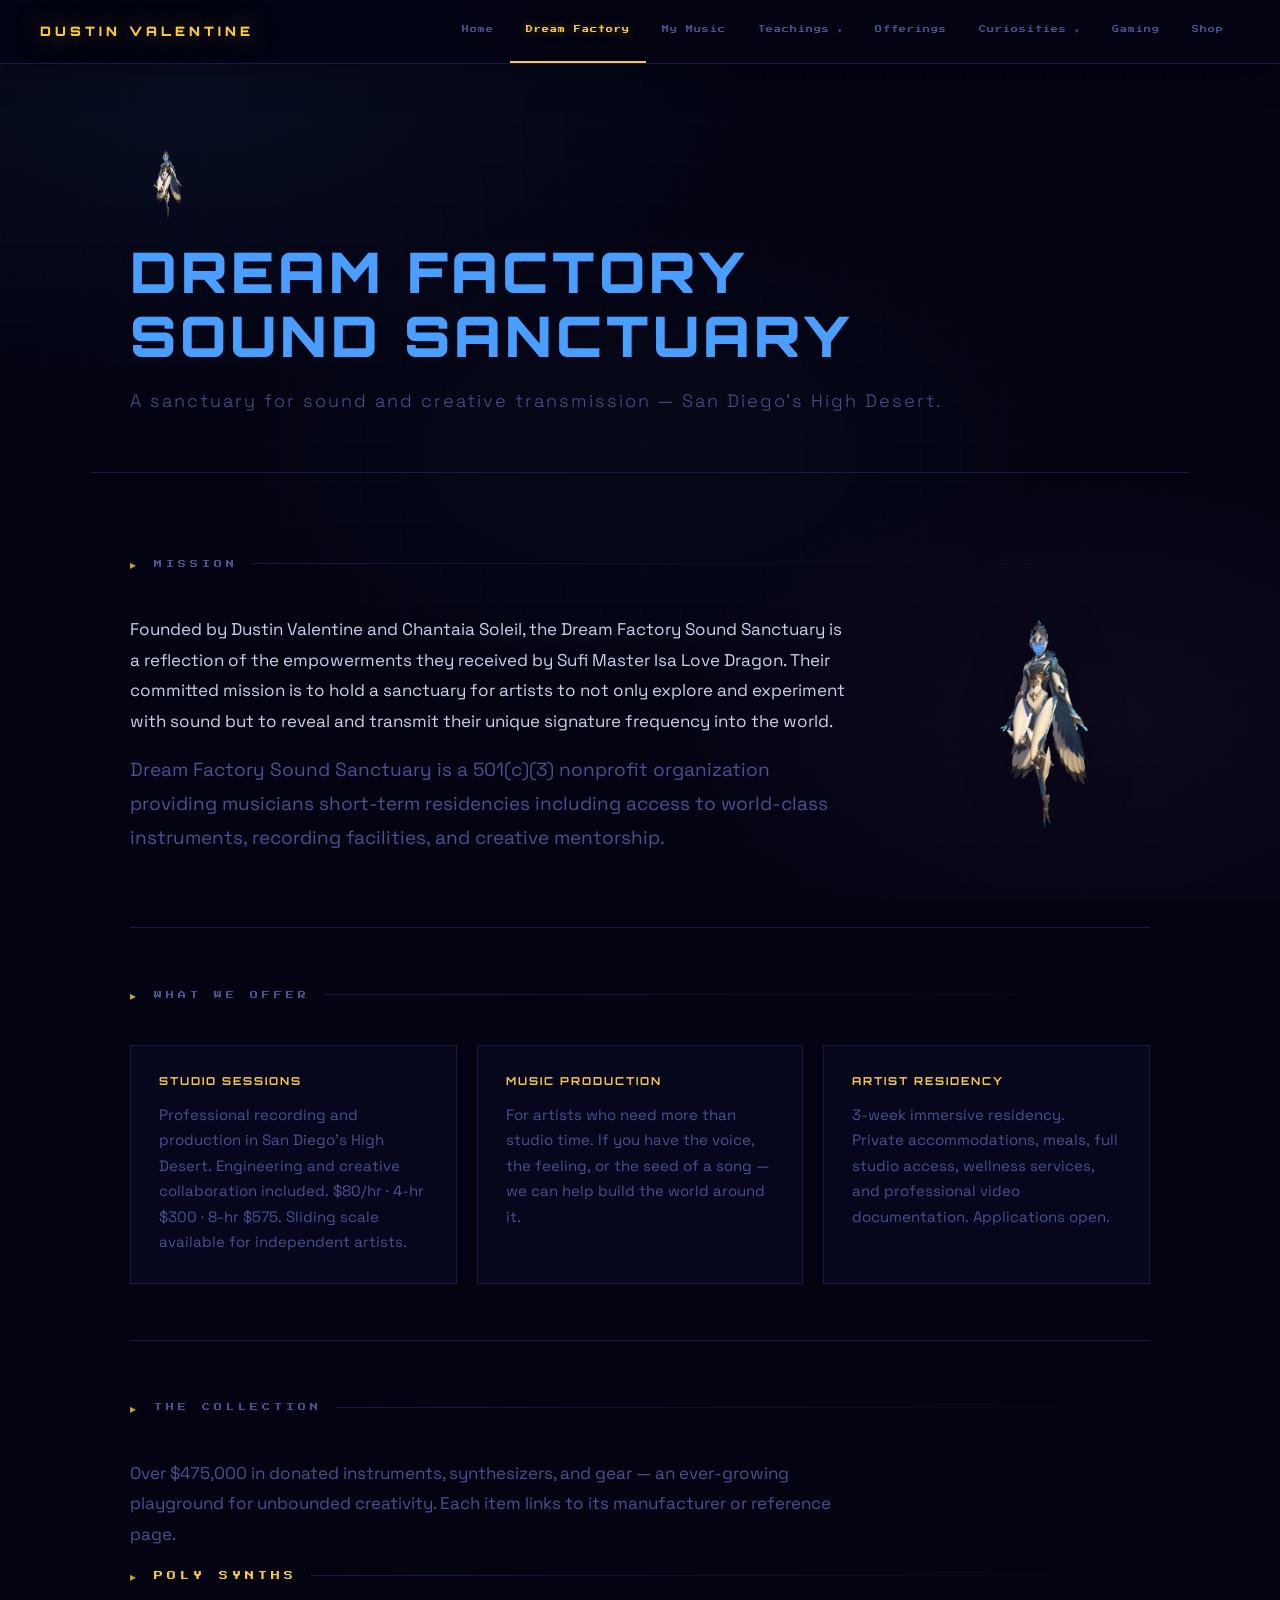
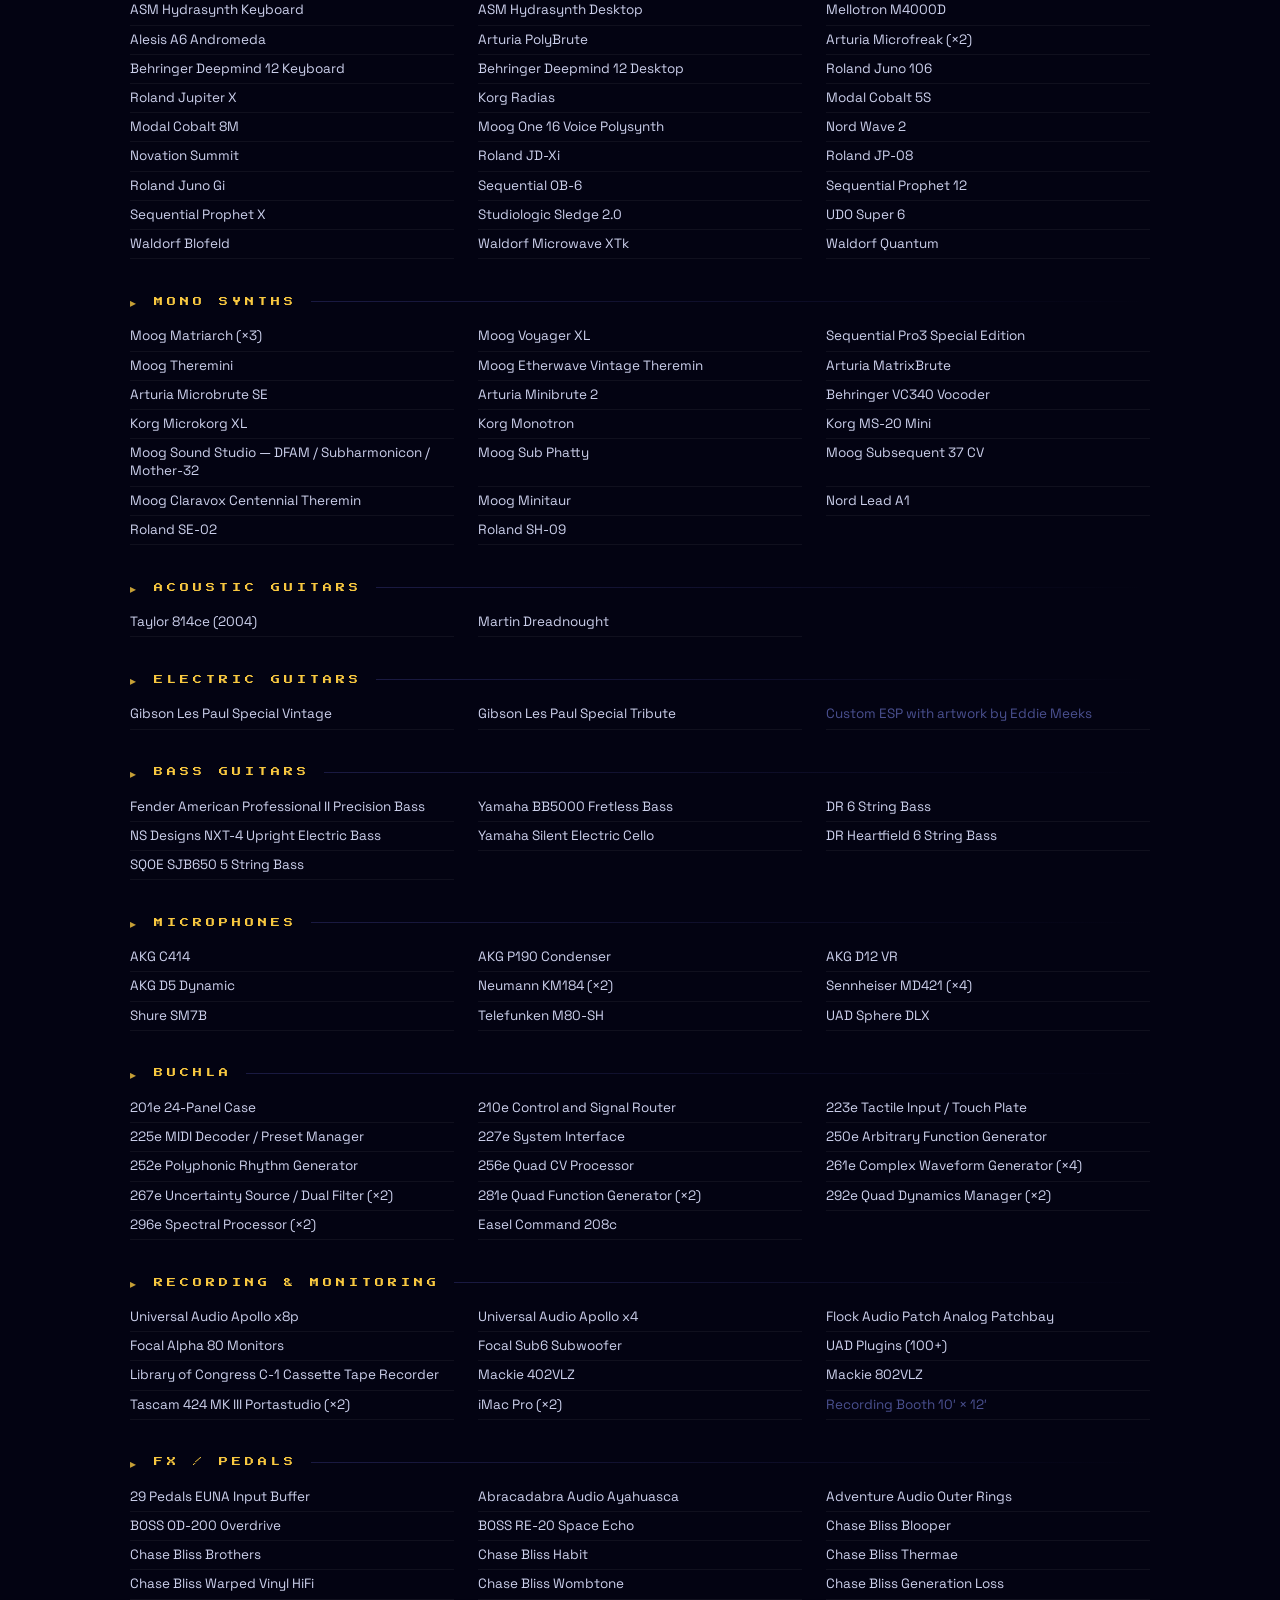
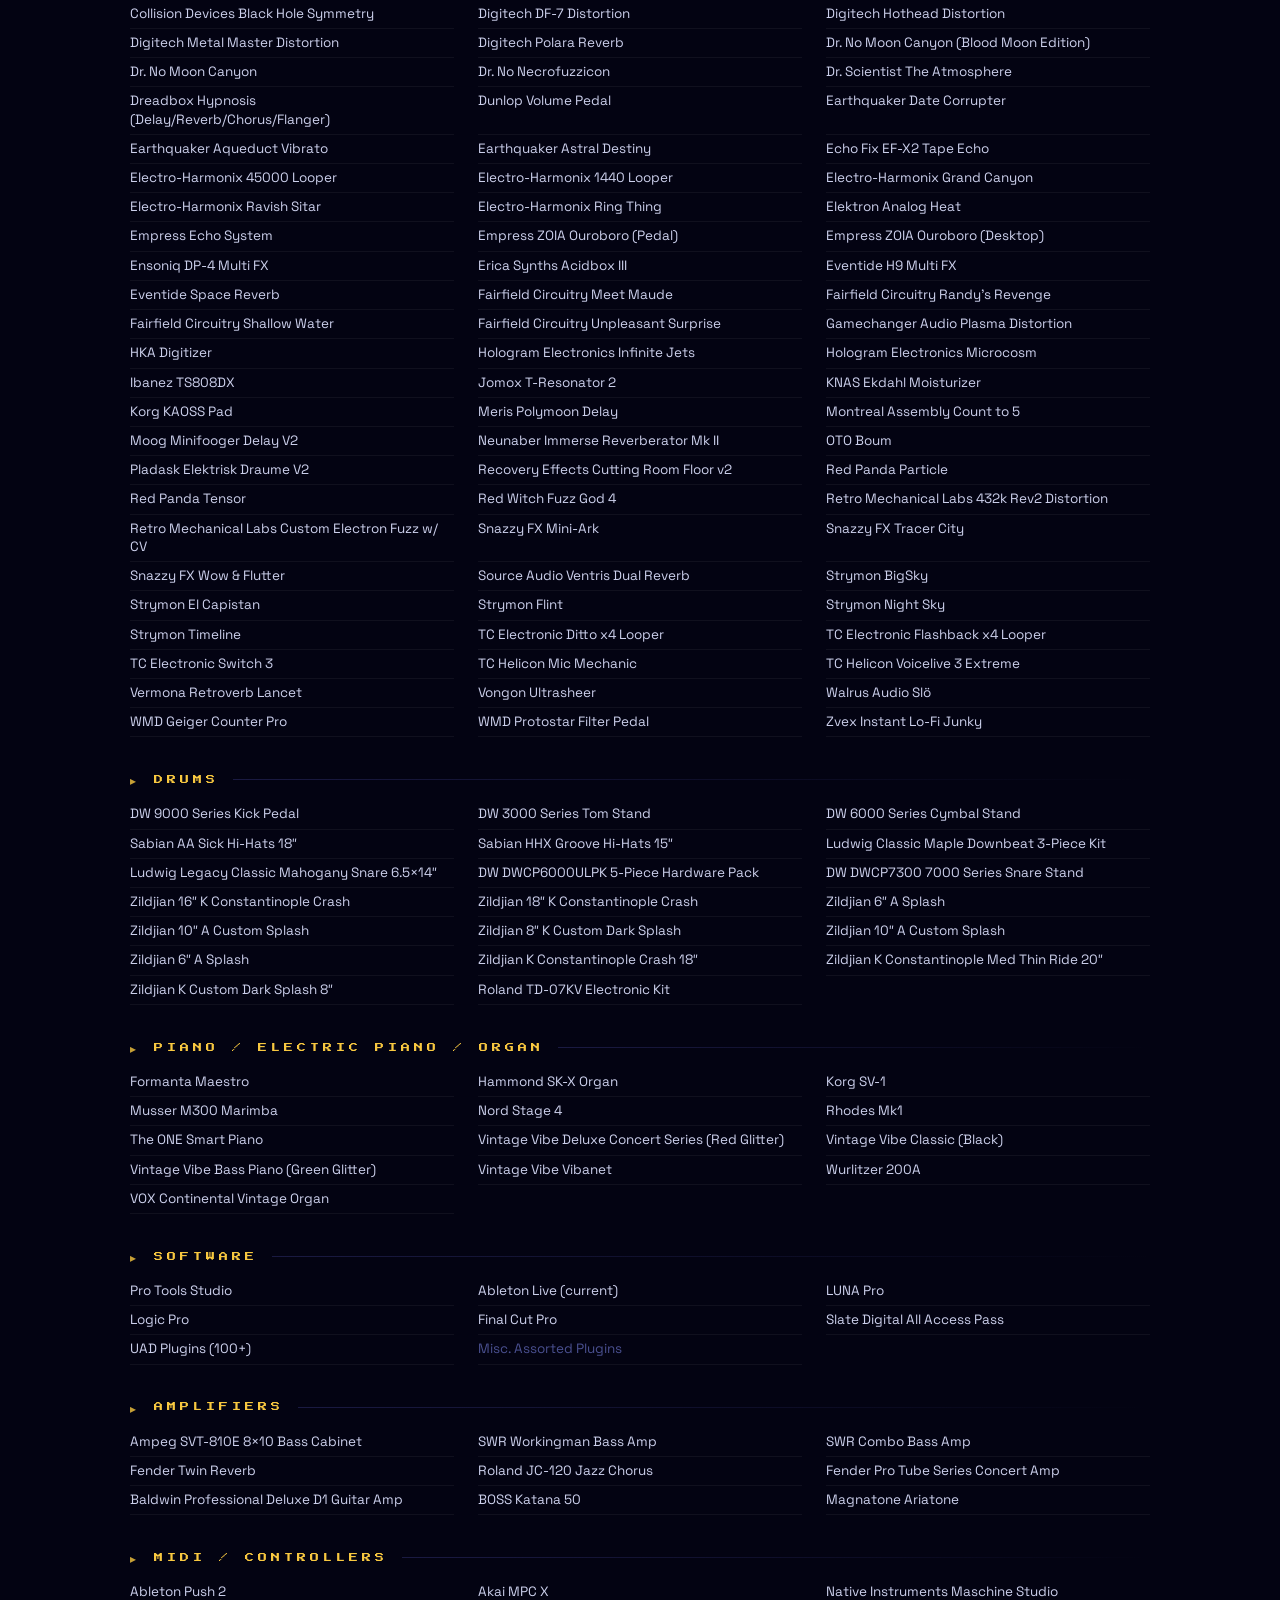
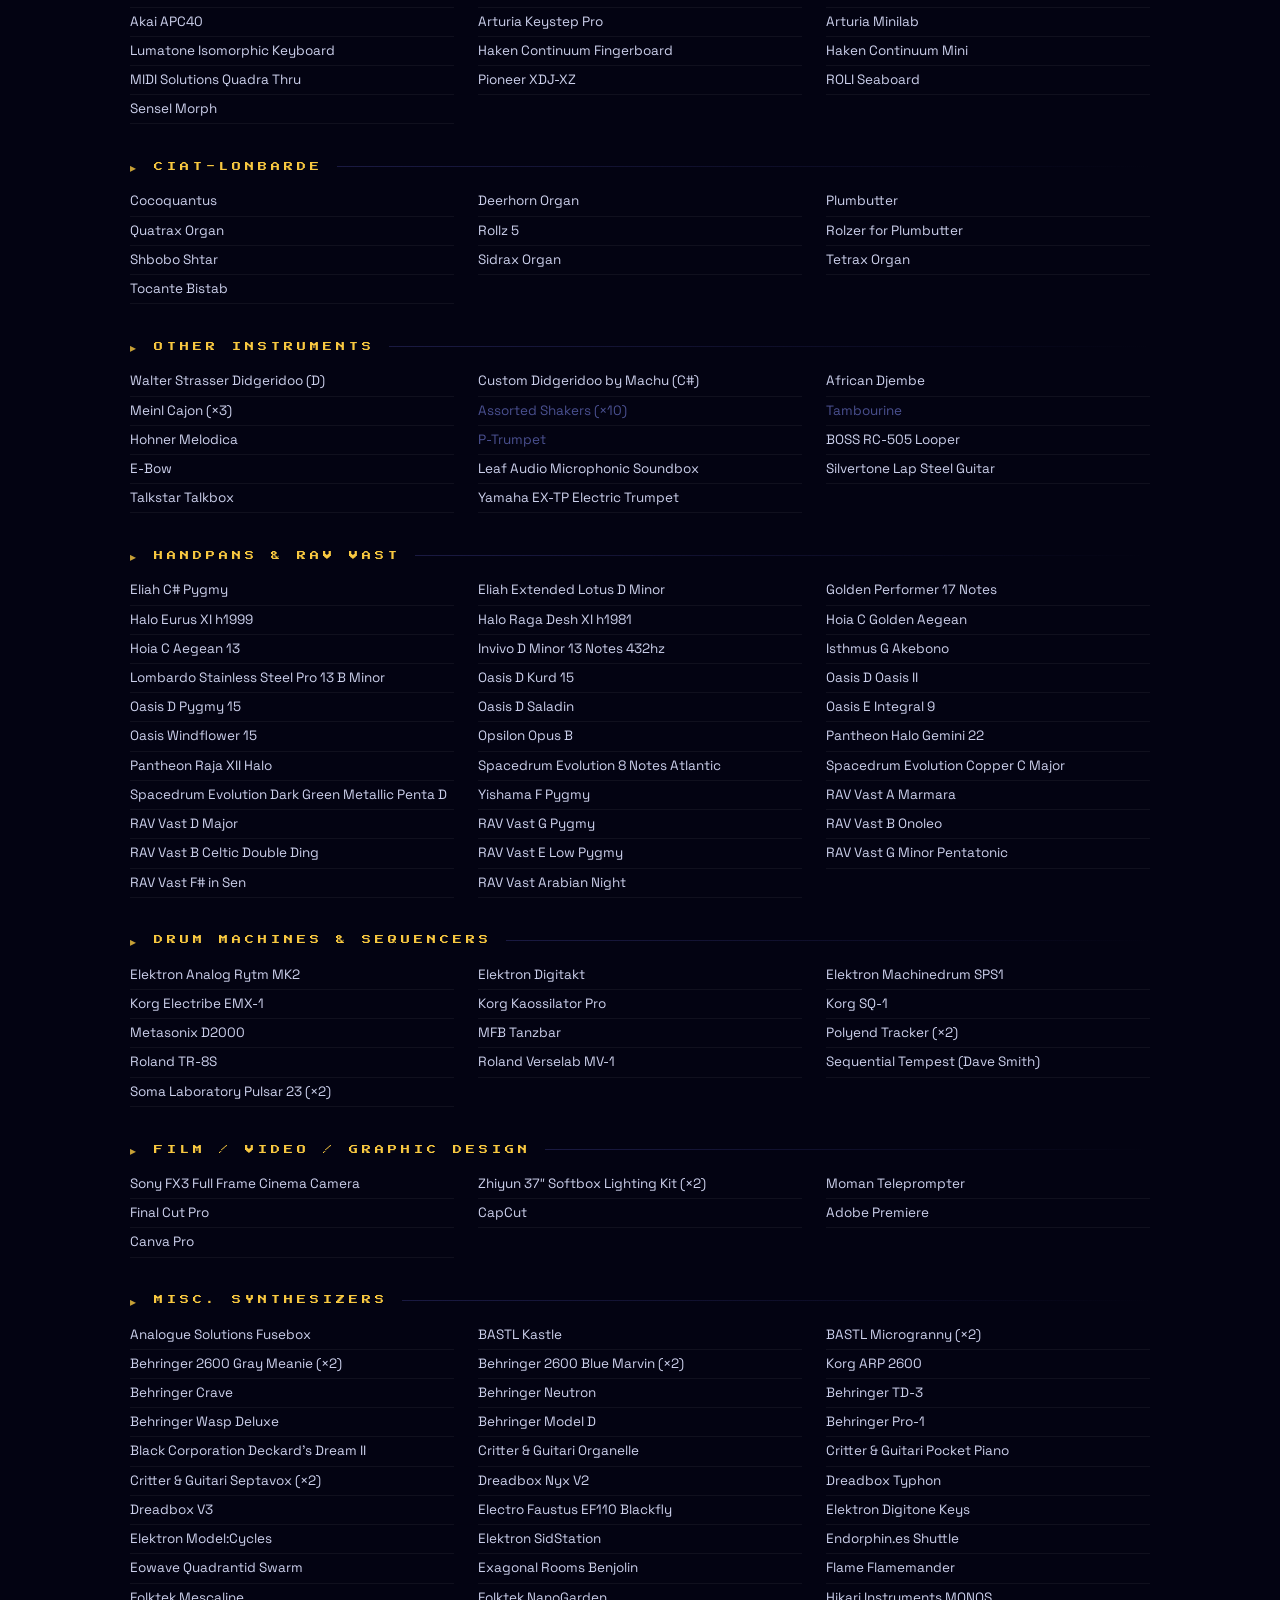
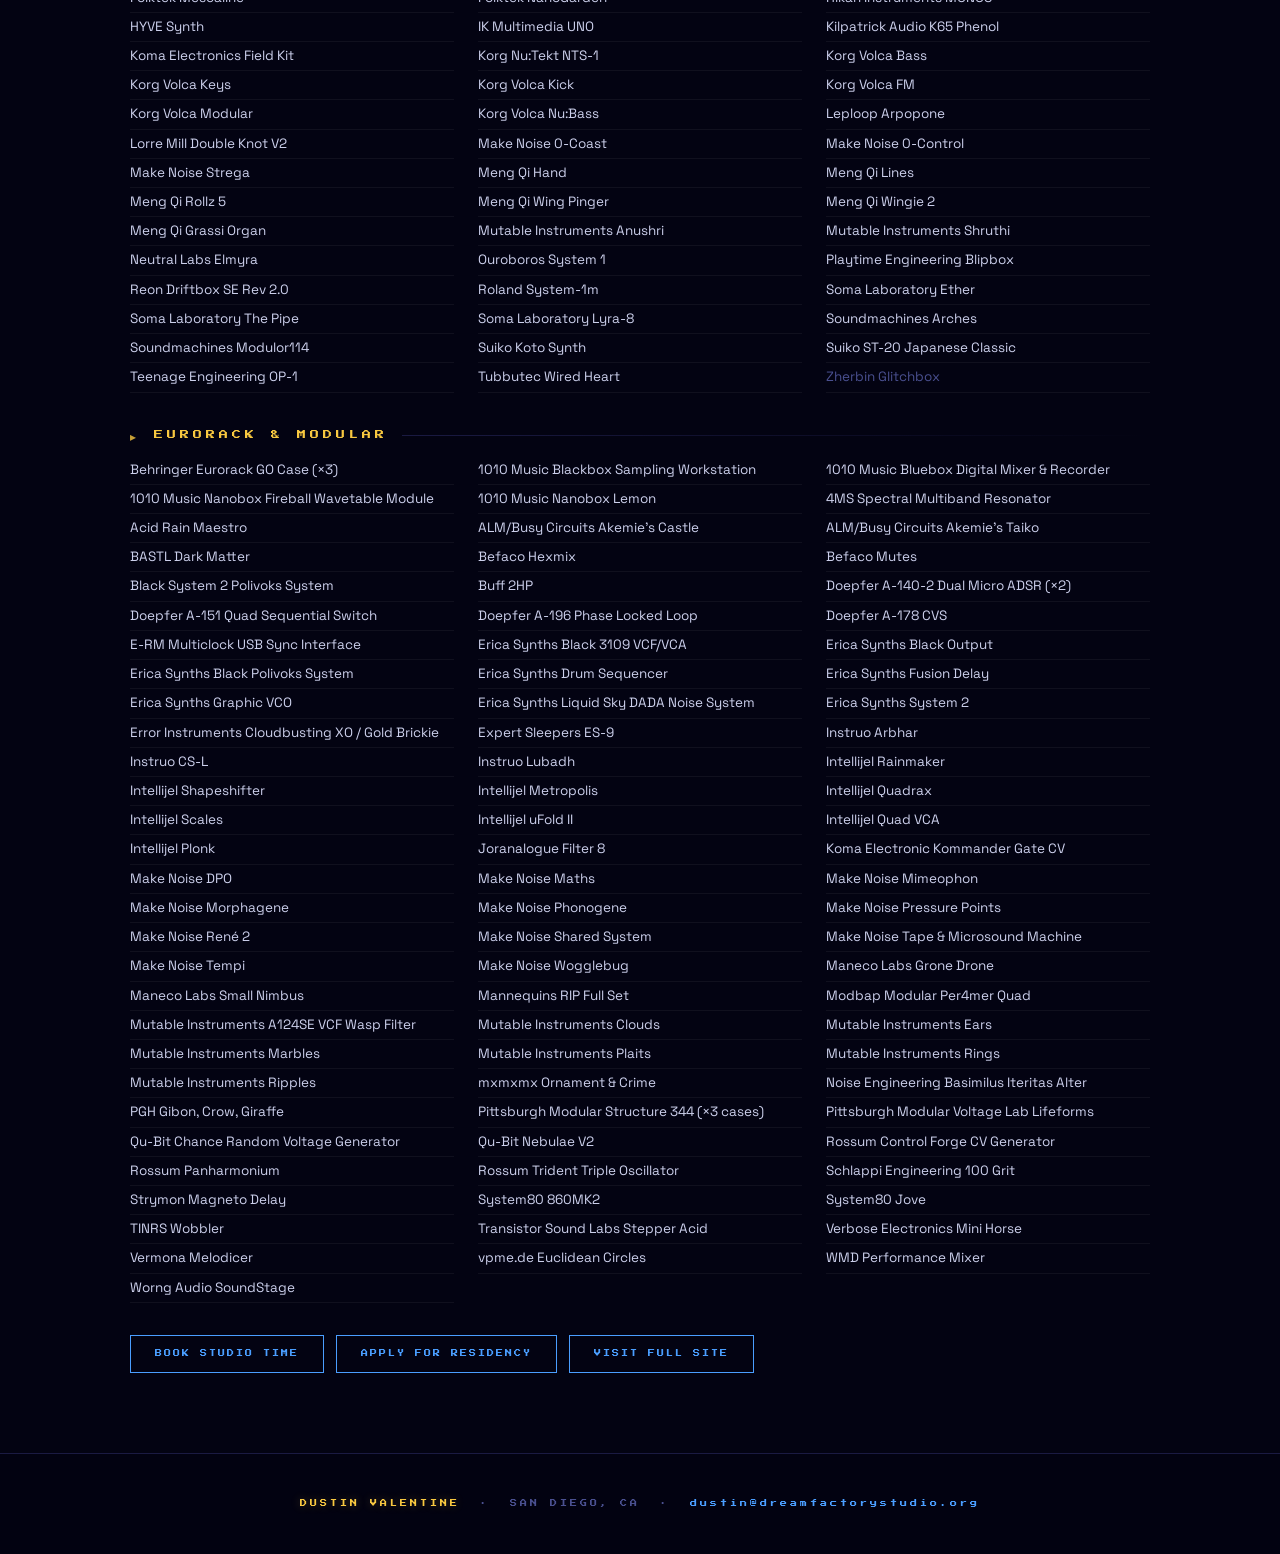
==== dream-factory.html @ 65fd0a40 "Initial site build" ====
<!DOCTYPE html>
<html lang="en">
<head>
  <meta charset="UTF-8" />
  <link rel="icon" href="favicon.ico" />
  <link rel="icon" type="image/png" href="favicon-32.png" sizes="32x32" />
  <meta name="description" content="Dream Factory Sound Sanctuary — a 501(c)(3) nonprofit providing musicians world-class instruments, recording facilities, and creative mentorship." />
  <meta name="viewport" content="width=device-width, initial-scale=1.0" />
  <title>Dream Factory — Dustin Valentine</title>
  <link rel="stylesheet" href="css/style.css" />
  <meta property="og:type" content="website" />
  <meta property="og:site_name" content="Dustin Valentine" />
  <meta property="og:title" content="Dream Factory Sound Sanctuary — Dustin Valentine" />
  <meta property="og:description" content="A 501(c)(3) nonprofit providing musicians world-class instruments, recording facilities, and creative mentorship." />
  <meta property="og:url" content="https://dustinvalentine.com/dream-factory.html" />
  <meta property="og:image" content="https://dustinvalentine.com/images/photos/hero.jpg" />
  <meta name="twitter:card" content="summary_large_image" />
  <meta name="twitter:title" content="Dream Factory Sound Sanctuary — Dustin Valentine" />
  <meta name="twitter:description" content="A 501(c)(3) nonprofit providing musicians world-class instruments, recording facilities, and creative mentorship." />
  <link rel="canonical" href="https://dustinvalentine.com/dream-factory.html" />
</head>
<body class="page accent-blue">

  <nav>
    <div class="nav-logo">DUSTIN VALENTINE</div>
    <ul class="nav-links">
      <li><a href="index.html">Home</a></li>
      <li><a href="dream-factory.html" class="active">Dream Factory</a></li>
      <li><a href="music.html">My Music</a></li>
      <li class="dropdown">
        <a href="teachings.html">Teachings ▾</a>
        <div class="dropdown-menu">
          <a href="teachings.html">Lineages &amp; Teachers</a>
          <a href="teachings-resources.html">Resources</a>
        </div>
      </li>
      <li><a href="offerings.html">Offerings</a></li>
      <li class="dropdown">
        <a href="curiosities.html">Curiosities ▾</a>
        <div class="dropdown-menu">
          <a href="curiosities.html#uap">UAP / UFO</a>
          <a href="curiosities.html#earth">Earthly Mysteries</a>
        </div>
      </li>
      <li><a href="gaming.html">Gaming</a></li>
      <li><a href="shop.html">Shop</a></li>
    </ul>

    <button class="nav-hamburger" aria-label="Menu" aria-expanded="false">
      <span></span><span></span><span></span>
    </button>
  </nav>

  <div class="page-hero">
    <div class="page-hero-label"><img src="images/characters/echo.png" alt="Echo" class="page-hero-icon"></div>
    <div class="page-hero-title" style="color:var(--blue)">DREAM FACTORY<br>SOUND SANCTUARY</div>
    <div class="page-hero-sub">A sanctuary for sound and creative transmission — San Diego's High Desert.</div>
  </div>

  <section>
    <div class="section-label">MISSION</div>
    <div class="page-intro-row">
      <div class="page-intro-text">
        <p>Founded by Dustin Valentine and Chantaia Soleil, the Dream Factory Sound Sanctuary is a reflection of the empowerments they received by Sufi Master Isa Love Dragon. Their committed mission is to hold a sanctuary for artists to not only explore and experiment with sound but to reveal and transmit their unique signature frequency into the world.</p>
        <p style="color:var(--dim); font-size:19px;">Dream Factory Sound Sanctuary is a 501(c)(3) nonprofit organization providing musicians short-term residencies including access to world-class instruments, recording facilities, and creative mentorship.</p>
      </div>
      <img src="images/characters/echo.png" alt="Echo" class="page-char-img" />
    </div>

    <hr class="divider" />
    <div class="section-label">WHAT WE OFFER</div>
    <div class="card-grid">
      <div class="card">
        <div class="card-title">STUDIO SESSIONS</div>
        <div class="card-body">Professional recording and production in San Diego's High Desert. Engineering and creative collaboration included. $80/hr · 4-hr $300 · 8-hr $575. Sliding scale available for independent artists.</div>
      </div>
      <div class="card">
        <div class="card-title">MUSIC PRODUCTION</div>
        <div class="card-body">For artists who need more than studio time. If you have the voice, the feeling, or the seed of a song — we can help build the world around it.</div>
      </div>
      <div class="card">
        <div class="card-title">ARTIST RESIDENCY</div>
        <div class="card-body">3-week immersive residency. Private accommodations, meals, full studio access, wellness services, and professional video documentation. Applications open.</div>
      </div>

    </div>

    <hr class="divider" />
    <div class="section-label">THE COLLECTION</div>
    <p style="color:var(--dim); font-size:17px;">Over $475,000 in donated instruments, synthesizers, and gear — an ever-growing playground for unbounded creativity. Each item links to its manufacturer or reference page.</p>

    <div class="gear-category">
      <div class="section-label" style="font-size:9px; margin-bottom:6px; color:var(--gold)">POLY SYNTHS</div>
      <div class="gear-grid">
        <a class="gear-item" href="https://www.ashunsoundmachines.com/hydrasynth" target="_blank" rel="noopener">ASM Hydrasynth Keyboard</a>
        <a class="gear-item" href="https://www.ashunsoundmachines.com/hydrasynth-desktop" target="_blank" rel="noopener">ASM Hydrasynth Desktop</a>
        <a class="gear-item" href="https://www.mellotron.com/m4000d" target="_blank" rel="noopener">Mellotron M4000D</a>
        <a class="gear-item" href="https://en.wikipedia.org/wiki/Alesis_A6_Andromeda" target="_blank" rel="noopener">Alesis A6 Andromeda</a>
        <a class="gear-item" href="https://www.arturia.com/products/hardware-synths/polybrute" target="_blank" rel="noopener">Arturia PolyBrute</a>
        <a class="gear-item" href="https://www.arturia.com/products/hardware-synths/microfreak" target="_blank" rel="noopener">Arturia Microfreak (×2)</a>
        <a class="gear-item" href="https://www.behringer.com/product.html?modelCode=P0C0O" target="_blank" rel="noopener">Behringer Deepmind 12 Keyboard</a>
        <a class="gear-item" href="https://www.behringer.com/product.html?modelCode=P0C0O" target="_blank" rel="noopener">Behringer Deepmind 12 Desktop</a>
        <a class="gear-item" href="https://en.wikipedia.org/wiki/Roland_Juno-106" target="_blank" rel="noopener">Roland Juno 106</a>
        <a class="gear-item" href="https://www.roland.com/us/products/jupiter-x/" target="_blank" rel="noopener">Roland Jupiter X</a>
        <a class="gear-item" href="https://www.korg.com/us/products/synthesizers/radias/" target="_blank" rel="noopener">Korg Radias</a>
        <a class="gear-item" href="https://www.modalelectronics.com/cobalt5s" target="_blank" rel="noopener">Modal Cobalt 5S</a>
        <a class="gear-item" href="https://www.modalelectronics.com/cobalt8m" target="_blank" rel="noopener">Modal Cobalt 8M</a>
        <a class="gear-item" href="https://www.moogmusic.com/products/moog-one" target="_blank" rel="noopener">Moog One 16 Voice Polysynth</a>
        <a class="gear-item" href="https://www.nordkeyboards.com/products/nord-wave-2" target="_blank" rel="noopener">Nord Wave 2</a>
        <a class="gear-item" href="https://novationmusic.com/products/summit" target="_blank" rel="noopener">Novation Summit</a>
        <a class="gear-item" href="https://www.roland.com/us/products/jd-xi/" target="_blank" rel="noopener">Roland JD-Xi</a>
        <a class="gear-item" href="https://www.roland.com/us/products/jp-08/" target="_blank" rel="noopener">Roland JP-08</a>
        <a class="gear-item" href="https://www.roland.com/us/products/juno-gi/" target="_blank" rel="noopener">Roland Juno Gi</a>
        <a class="gear-item" href="https://www.sequential.com/product/ob-6/" target="_blank" rel="noopener">Sequential OB-6</a>
        <a class="gear-item" href="https://www.sequential.com/product/prophet-12/" target="_blank" rel="noopener">Sequential Prophet 12</a>
        <a class="gear-item" href="https://www.sequential.com/product/prophet-x/" target="_blank" rel="noopener">Sequential Prophet X</a>
        <a class="gear-item" href="https://www.studiologic-music.com/products/sledge/" target="_blank" rel="noopener">Studiologic Sledge 2.0</a>
        <a class="gear-item" href="https://www.udo-audio.com/super-6" target="_blank" rel="noopener">UDO Super 6</a>
        <a class="gear-item" href="https://waldorfmusic.com/blofeld/" target="_blank" rel="noopener">Waldorf Blofeld</a>
        <a class="gear-item" href="https://en.wikipedia.org/wiki/Waldorf_Microwave" target="_blank" rel="noopener">Waldorf Microwave XTk</a>
        <a class="gear-item" href="https://waldorfmusic.com/quantum/" target="_blank" rel="noopener">Waldorf Quantum</a>
      </div>
    </div>

    <div class="gear-category">
      <div class="section-label" style="font-size:9px; margin-bottom:6px; color:var(--gold)">MONO SYNTHS</div>
      <div class="gear-grid">
        <a class="gear-item" href="https://www.moogmusic.com/products/matriarch" target="_blank" rel="noopener">Moog Matriarch (×3)</a>
        <a class="gear-item" href="https://en.wikipedia.org/wiki/Minimoog_Voyager" target="_blank" rel="noopener">Moog Voyager XL</a>
        <a class="gear-item" href="https://www.sequential.com/product/pro-3/" target="_blank" rel="noopener">Sequential Pro3 Special Edition</a>
        <a class="gear-item" href="https://www.moogmusic.com/products/theremini" target="_blank" rel="noopener">Moog Theremini</a>
        <a class="gear-item" href="https://www.moogmusic.com/products/etherwave-theremin" target="_blank" rel="noopener">Moog Etherwave Vintage Theremin</a>
        <a class="gear-item" href="https://www.arturia.com/products/hardware-synths/matrixbrute" target="_blank" rel="noopener">Arturia MatrixBrute</a>
        <a class="gear-item" href="https://www.arturia.com/products/hardware-synths/microbrute" target="_blank" rel="noopener">Arturia Microbrute SE</a>
        <a class="gear-item" href="https://www.arturia.com/products/hardware-synths/minibrute2" target="_blank" rel="noopener">Arturia Minibrute 2</a>
        <a class="gear-item" href="https://www.behringer.com/product.html?modelCode=P0D9Z" target="_blank" rel="noopener">Behringer VC340 Vocoder</a>
        <a class="gear-item" href="https://www.korg.com/us/products/synthesizers/microkorg_xl/" target="_blank" rel="noopener">Korg Microkorg XL</a>
        <a class="gear-item" href="https://www.korg.com/us/products/dj/monotron/" target="_blank" rel="noopener">Korg Monotron</a>
        <a class="gear-item" href="https://www.korg.com/us/products/synthesizers/ms-20_mini/" target="_blank" rel="noopener">Korg MS-20 Mini</a>
        <a class="gear-item" href="https://www.moogmusic.com/products/moog-sound-studio" target="_blank" rel="noopener">Moog Sound Studio — DFAM / Subharmonicon / Mother-32</a>
        <a class="gear-item" href="https://en.wikipedia.org/wiki/Moog_Sub_Phatty" target="_blank" rel="noopener">Moog Sub Phatty</a>
        <a class="gear-item" href="https://www.moogmusic.com/products/subsequent-37" target="_blank" rel="noopener">Moog Subsequent 37 CV</a>
        <a class="gear-item" href="https://www.moogmusic.com/products/claravox-centennial" target="_blank" rel="noopener">Moog Claravox Centennial Theremin</a>
        <a class="gear-item" href="https://www.moogmusic.com/products/minitaur" target="_blank" rel="noopener">Moog Minitaur</a>
        <a class="gear-item" href="https://www.nordkeyboards.com/products/nord-lead-a1" target="_blank" rel="noopener">Nord Lead A1</a>
        <a class="gear-item" href="https://www.roland.com/us/products/se-02/" target="_blank" rel="noopener">Roland SE-02</a>
        <a class="gear-item" href="https://en.wikipedia.org/wiki/Roland_SH-09" target="_blank" rel="noopener">Roland SH-09</a>
      </div>
    </div>

    <div class="gear-category">
      <div class="section-label" style="font-size:9px; margin-bottom:6px; color:var(--gold)">ACOUSTIC GUITARS</div>
      <div class="gear-grid">
        <a class="gear-item" href="https://www.taylorguitars.com/guitars/acoustic/814ce" target="_blank" rel="noopener">Taylor 814ce (2004)</a>
        <a class="gear-item" href="https://www.martinguitar.com" target="_blank" rel="noopener">Martin Dreadnought</a>
      </div>
    </div>

    <div class="gear-category">
      <div class="section-label" style="font-size:9px; margin-bottom:6px; color:var(--gold)">ELECTRIC GUITARS</div>
      <div class="gear-grid">
        <a class="gear-item" href="https://www.gibson.com/en-US/Collection/les-paul-special" target="_blank" rel="noopener">Gibson Les Paul Special Vintage</a>
        <a class="gear-item" href="https://www.gibson.com/en-US/Collection/les-paul-special" target="_blank" rel="noopener">Gibson Les Paul Special Tribute</a>
        <span class="gear-item-plain">Custom ESP with artwork by Eddie Meeks</span>
      </div>
    </div>

    <div class="gear-category">
      <div class="section-label" style="font-size:9px; margin-bottom:6px; color:var(--gold)">BASS GUITARS</div>
      <div class="gear-grid">
        <a class="gear-item" href="https://www.fender.com/en-US/electric-basses/precision-bass/american-professional-ii-precision-bass/0193930706.html" target="_blank" rel="noopener">Fender American Professional II Precision Bass</a>
        <a class="gear-item" href="https://usa.yamaha.com/products/musical_instruments/guitars_basses/p_series/" target="_blank" rel="noopener">Yamaha BB5000 Fretless Bass</a>
        <a class="gear-item" href="https://www.sweetwater.com/c832--6_String_Bass_Guitars" target="_blank" rel="noopener">DR 6 String Bass</a>
        <a class="gear-item" href="https://www.nedsteinberger.com/nxt-series" target="_blank" rel="noopener">NS Designs NXT-4 Upright Electric Bass</a>
        <a class="gear-item" href="https://usa.yamaha.com/products/musical_instruments/strings/silent-series/" target="_blank" rel="noopener">Yamaha Silent Electric Cello</a>
        <a class="gear-item" href="https://en.wikipedia.org/wiki/Heartfield_guitars" target="_blank" rel="noopener">DR Heartfield 6 String Bass</a>
        <a class="gear-item" href="https://www.sweetwater.com" target="_blank" rel="noopener">SQOE SJB650 5 String Bass</a>
      </div>
    </div>

    <div class="gear-category">
      <div class="section-label" style="font-size:9px; margin-bottom:6px; color:var(--gold)">MICROPHONES</div>
      <div class="gear-grid">
        <a class="gear-item" href="https://www.akg.com/microphones/condenser-microphones/C414+XLII.html" target="_blank" rel="noopener">AKG C414</a>
        <a class="gear-item" href="https://www.akg.com/microphones/condenser-microphones/P190.html" target="_blank" rel="noopener">AKG P190 Condenser</a>
        <a class="gear-item" href="https://www.akg.com/microphones/dynamic-microphones/D12+VR.html" target="_blank" rel="noopener">AKG D12 VR</a>
        <a class="gear-item" href="https://www.akg.com/microphones/dynamic-microphones/D5.html" target="_blank" rel="noopener">AKG D5 Dynamic</a>
        <a class="gear-item" href="https://www.neumann.com/en-us/products/microphones/km-184/" target="_blank" rel="noopener">Neumann KM184 (×2)</a>
        <a class="gear-item" href="https://en-us.sennheiser.com/md421" target="_blank" rel="noopener">Sennheiser MD421 (×4)</a>
        <a class="gear-item" href="https://www.shure.com/en-US/products/microphones/sm/sm7b" target="_blank" rel="noopener">Shure SM7B</a>
        <a class="gear-item" href="https://www.telefunken-elektroakustik.com/m80-sh" target="_blank" rel="noopener">Telefunken M80-SH</a>
        <a class="gear-item" href="https://www.uaudio.com/microphones/sphere-dlx.html" target="_blank" rel="noopener">UAD Sphere DLX</a>
      </div>
    </div>

    <div class="gear-category">
      <div class="section-label" style="font-size:9px; margin-bottom:6px; color:var(--gold)">BUCHLA</div>
      <div class="gear-grid">
        <a class="gear-item" href="https://buchla.com/201e/" target="_blank" rel="noopener">201e 24-Panel Case</a>
        <a class="gear-item" href="https://buchla.com/210e/" target="_blank" rel="noopener">210e Control and Signal Router</a>
        <a class="gear-item" href="https://buchla.com/223e/" target="_blank" rel="noopener">223e Tactile Input / Touch Plate</a>
        <a class="gear-item" href="https://buchla.com/225e/" target="_blank" rel="noopener">225e MIDI Decoder / Preset Manager</a>
        <a class="gear-item" href="https://buchla.com/227e/" target="_blank" rel="noopener">227e System Interface</a>
        <a class="gear-item" href="https://buchla.com/250e/" target="_blank" rel="noopener">250e Arbitrary Function Generator</a>
        <a class="gear-item" href="https://buchla.com/252e/" target="_blank" rel="noopener">252e Polyphonic Rhythm Generator</a>
        <a class="gear-item" href="https://buchla.com/256e/" target="_blank" rel="noopener">256e Quad CV Processor</a>
        <a class="gear-item" href="https://buchla.com/261e/" target="_blank" rel="noopener">261e Complex Waveform Generator (×4)</a>
        <a class="gear-item" href="https://buchla.com/267e/" target="_blank" rel="noopener">267e Uncertainty Source / Dual Filter (×2)</a>
        <a class="gear-item" href="https://buchla.com/281e/" target="_blank" rel="noopener">281e Quad Function Generator (×2)</a>
        <a class="gear-item" href="https://buchla.com/292e/" target="_blank" rel="noopener">292e Quad Dynamics Manager (×2)</a>
        <a class="gear-item" href="https://buchla.com/296e/" target="_blank" rel="noopener">296e Spectral Processor (×2)</a>
        <a class="gear-item" href="https://buchla.com/easel-command/" target="_blank" rel="noopener">Easel Command 208c</a>
      </div>
    </div>

    <div class="gear-category">
      <div class="section-label" style="font-size:9px; margin-bottom:6px; color:var(--gold)">RECORDING & MONITORING</div>
      <div class="gear-grid">
        <a class="gear-item" href="https://www.uaudio.com/audio-interfaces/apollo-x8p.html" target="_blank" rel="noopener">Universal Audio Apollo x8p</a>
        <a class="gear-item" href="https://www.uaudio.com/audio-interfaces/apollo-x4.html" target="_blank" rel="noopener">Universal Audio Apollo x4</a>
        <a class="gear-item" href="https://www.flockaudio.com/patch" target="_blank" rel="noopener">Flock Audio Patch Analog Patchbay</a>
        <a class="gear-item" href="https://www.focal.com/en/studio-monitors/alpha-series/alpha80" target="_blank" rel="noopener">Focal Alpha 80 Monitors</a>
        <a class="gear-item" href="https://www.focal.com/en/studio-monitors/sub6" target="_blank" rel="noopener">Focal Sub6 Subwoofer</a>
        <a class="gear-item" href="https://www.uaudio.com/uad-plugins.html" target="_blank" rel="noopener">UAD Plugins (100+)</a>
        <a class="gear-item" href="https://en.wikipedia.org/wiki/Compact_Cassette" target="_blank" rel="noopener">Library of Congress C-1 Cassette Tape Recorder</a>
        <a class="gear-item" href="https://mackie.com/en/products/mixers/vlz-series/402VLZ4.html" target="_blank" rel="noopener">Mackie 402VLZ</a>
        <a class="gear-item" href="https://mackie.com/en/products/mixers/vlz-series/802VLZ4.html" target="_blank" rel="noopener">Mackie 802VLZ</a>
        <a class="gear-item" href="https://tascam.com/us/product/424mkiii" target="_blank" rel="noopener">Tascam 424 MK III Portastudio (×2)</a>
        <a class="gear-item" href="https://www.apple.com/imac/" target="_blank" rel="noopener">iMac Pro (×2)</a>
        <span class="gear-item-plain">Recording Booth 10′ × 12′</span>
      </div>
    </div>

    <div class="gear-category">
      <div class="section-label" style="font-size:9px; margin-bottom:6px; color:var(--gold)">FX / PEDALS</div>
      <div class="gear-grid">
        <a class="gear-item" href="https://www.29pedals.com/euna" target="_blank" rel="noopener">29 Pedals EUNA Input Buffer</a>
        <a class="gear-item" href="https://abracadabraaudio.com" target="_blank" rel="noopener">Abracadabra Audio Ayahuasca</a>
        <a class="gear-item" href="https://www.adventureaudiofx.com" target="_blank" rel="noopener">Adventure Audio Outer Rings</a>
        <a class="gear-item" href="https://www.boss.info/us/products/od-200/" target="_blank" rel="noopener">BOSS OD-200 Overdrive</a>
        <a class="gear-item" href="https://www.boss.info/us/products/re-20/" target="_blank" rel="noopener">BOSS RE-20 Space Echo</a>
        <a class="gear-item" href="https://www.chasebliss.com/blooper" target="_blank" rel="noopener">Chase Bliss Blooper</a>
        <a class="gear-item" href="https://www.chasebliss.com/brothers" target="_blank" rel="noopener">Chase Bliss Brothers</a>
        <a class="gear-item" href="https://www.chasebliss.com/habit" target="_blank" rel="noopener">Chase Bliss Habit</a>
        <a class="gear-item" href="https://www.chasebliss.com/thermae" target="_blank" rel="noopener">Chase Bliss Thermae</a>
        <a class="gear-item" href="https://www.chasebliss.com/warped-vinyl-hifi" target="_blank" rel="noopener">Chase Bliss Warped Vinyl HiFi</a>
        <a class="gear-item" href="https://www.chasebliss.com/wombtone" target="_blank" rel="noopener">Chase Bliss Wombtone</a>
        <a class="gear-item" href="https://www.chasebliss.com/generation-loss" target="_blank" rel="noopener">Chase Bliss Generation Loss</a>
        <a class="gear-item" href="https://www.collisiondevices.com" target="_blank" rel="noopener">Collision Devices Black Hole Symmetry</a>
        <a class="gear-item" href="https://digitech.com" target="_blank" rel="noopener">Digitech DF-7 Distortion</a>
        <a class="gear-item" href="https://digitech.com" target="_blank" rel="noopener">Digitech Hothead Distortion</a>
        <a class="gear-item" href="https://digitech.com" target="_blank" rel="noopener">Digitech Metal Master Distortion</a>
        <a class="gear-item" href="https://digitech.com" target="_blank" rel="noopener">Digitech Polara Reverb</a>
        <a class="gear-item" href="https://www.drno-effects.com" target="_blank" rel="noopener">Dr. No Moon Canyon (Blood Moon Edition)</a>
        <a class="gear-item" href="https://www.drno-effects.com" target="_blank" rel="noopener">Dr. No Moon Canyon</a>
        <a class="gear-item" href="https://www.drno-effects.com" target="_blank" rel="noopener">Dr. No Necrofuzzicon</a>
        <a class="gear-item" href="https://www.drscientist.ca/atmosphere" target="_blank" rel="noopener">Dr. Scientist The Atmosphere</a>
        <a class="gear-item" href="https://www.dreadbox-fx.com/hypnosis/" target="_blank" rel="noopener">Dreadbox Hypnosis (Delay/Reverb/Chorus/Flanger)</a>
        <a class="gear-item" href="https://www.jimdunlop.com" target="_blank" rel="noopener">Dunlop Volume Pedal</a>
        <a class="gear-item" href="https://www.earthquakerdevices.com/datecorrupter" target="_blank" rel="noopener">Earthquaker Date Corrupter</a>
        <a class="gear-item" href="https://www.earthquakerdevices.com/aqueduct" target="_blank" rel="noopener">Earthquaker Aqueduct Vibrato</a>
        <a class="gear-item" href="https://www.earthquakerdevices.com/astral-destiny" target="_blank" rel="noopener">Earthquaker Astral Destiny</a>
        <a class="gear-item" href="https://www.echofix.com/ef-x2" target="_blank" rel="noopener">Echo Fix EF-X2 Tape Echo</a>
        <a class="gear-item" href="https://www.ehx.com/products/45000/" target="_blank" rel="noopener">Electro-Harmonix 45000 Looper</a>
        <a class="gear-item" href="https://www.ehx.com/products/1440/" target="_blank" rel="noopener">Electro-Harmonix 1440 Looper</a>
        <a class="gear-item" href="https://www.ehx.com/products/grand-canyon/" target="_blank" rel="noopener">Electro-Harmonix Grand Canyon</a>
        <a class="gear-item" href="https://www.ehx.com/products/ravish-sitar/" target="_blank" rel="noopener">Electro-Harmonix Ravish Sitar</a>
        <a class="gear-item" href="https://www.ehx.com/products/ring-thing/" target="_blank" rel="noopener">Electro-Harmonix Ring Thing</a>
        <a class="gear-item" href="https://www.elektron.se/us/products/analog-heat/" target="_blank" rel="noopener">Elektron Analog Heat</a>
        <a class="gear-item" href="https://empresseffects.com/products/echosystem" target="_blank" rel="noopener">Empress Echo System</a>
        <a class="gear-item" href="https://empresseffects.com/products/zoia" target="_blank" rel="noopener">Empress ZOIA Ouroboro (Pedal)</a>
        <a class="gear-item" href="https://empresseffects.com/products/zoia-euroburo" target="_blank" rel="noopener">Empress ZOIA Ouroboro (Desktop)</a>
        <a class="gear-item" href="https://en.wikipedia.org/wiki/Ensoniq_DP-4" target="_blank" rel="noopener">Ensoniq DP-4 Multi FX</a>
        <a class="gear-item" href="https://www.ericasynths.lv/shop/hardware/acidbox-iii/" target="_blank" rel="noopener">Erica Synths Acidbox III</a>
        <a class="gear-item" href="https://www.eventideaudio.com/products/stompboxes/h9-harmonizer/" target="_blank" rel="noopener">Eventide H9 Multi FX</a>
        <a class="gear-item" href="https://www.eventideaudio.com/products/stompboxes/space-reverb/" target="_blank" rel="noopener">Eventide Space Reverb</a>
        <a class="gear-item" href="https://www.fairfieldcircuitry.com" target="_blank" rel="noopener">Fairfield Circuitry Meet Maude</a>
        <a class="gear-item" href="https://www.fairfieldcircuitry.com" target="_blank" rel="noopener">Fairfield Circuitry Randy's Revenge</a>
        <a class="gear-item" href="https://www.fairfieldcircuitry.com/shallow-water" target="_blank" rel="noopener">Fairfield Circuitry Shallow Water</a>
        <a class="gear-item" href="https://www.fairfieldcircuitry.com" target="_blank" rel="noopener">Fairfield Circuitry Unpleasant Surprise</a>
        <a class="gear-item" href="https://gamechangeraudio.com/plasma-pedal/" target="_blank" rel="noopener">Gamechanger Audio Plasma Distortion</a>
        <a class="gear-item" href="https://www.hka-electronics.com" target="_blank" rel="noopener">HKA Digitizer</a>
        <a class="gear-item" href="https://www.hologramelectronics.com/infinite-jets" target="_blank" rel="noopener">Hologram Electronics Infinite Jets</a>
        <a class="gear-item" href="https://www.hologramelectronics.com/microcosm" target="_blank" rel="noopener">Hologram Electronics Microcosm</a>
        <a class="gear-item" href="https://www.ibanez.com/usa/products/detail/ts808dx_1.html" target="_blank" rel="noopener">Ibanez TS808DX</a>
        <a class="gear-item" href="https://www.jomox.de" target="_blank" rel="noopener">Jomox T-Resonator 2</a>
        <a class="gear-item" href="https://www.knaselectronics.com" target="_blank" rel="noopener">KNAS Ekdahl Moisturizer</a>
        <a class="gear-item" href="https://www.korg.com/us/products/dj/kaoss_pad_kp3plus/" target="_blank" rel="noopener">Korg KAOSS Pad</a>
        <a class="gear-item" href="https://www.meris.us/polymoon/" target="_blank" rel="noopener">Meris Polymoon Delay</a>
        <a class="gear-item" href="https://montreal.assembly.com/count-to-5" target="_blank" rel="noopener">Montreal Assembly Count to 5</a>
        <a class="gear-item" href="https://www.moogmusic.com" target="_blank" rel="noopener">Moog Minifooger Delay V2</a>
        <a class="gear-item" href="https://www.neunaber.net/products/immerse-reverberator" target="_blank" rel="noopener">Neunaber Immerse Reverberator Mk II</a>
        <a class="gear-item" href="https://www.otomachines.com/products/boum/" target="_blank" rel="noopener">OTO Boum</a>
        <a class="gear-item" href="https://pladask.com" target="_blank" rel="noopener">Pladask Elektrisk Draume V2</a>
        <a class="gear-item" href="https://www.recoveryeffects.com" target="_blank" rel="noopener">Recovery Effects Cutting Room Floor v2</a>
        <a class="gear-item" href="https://redpandalab.com/particle/" target="_blank" rel="noopener">Red Panda Particle</a>
        <a class="gear-item" href="https://redpandalab.com/tensor/" target="_blank" rel="noopener">Red Panda Tensor</a>
        <a class="gear-item" href="https://www.redwitchpedals.com" target="_blank" rel="noopener">Red Witch Fuzz God 4</a>
        <a class="gear-item" href="https://www.retromechanicallabs.com" target="_blank" rel="noopener">Retro Mechanical Labs 432k Rev2 Distortion</a>
        <a class="gear-item" href="https://www.retromechanicallabs.com" target="_blank" rel="noopener">Retro Mechanical Labs Custom Electron Fuzz w/ CV</a>
        <a class="gear-item" href="https://www.snazzyfx.com" target="_blank" rel="noopener">Snazzy FX Mini-Ark</a>
        <a class="gear-item" href="https://www.snazzyfx.com" target="_blank" rel="noopener">Snazzy FX Tracer City</a>
        <a class="gear-item" href="https://www.snazzyfx.com" target="_blank" rel="noopener">Snazzy FX Wow & Flutter</a>
        <a class="gear-item" href="https://www.sourceaudio.net/ventris.html" target="_blank" rel="noopener">Source Audio Ventris Dual Reverb</a>
        <a class="gear-item" href="https://www.strymon.net/products/bigsky/" target="_blank" rel="noopener">Strymon BigSky</a>
        <a class="gear-item" href="https://www.strymon.net/products/el-capistan/" target="_blank" rel="noopener">Strymon El Capistan</a>
        <a class="gear-item" href="https://www.strymon.net/products/flint/" target="_blank" rel="noopener">Strymon Flint</a>
        <a class="gear-item" href="https://www.strymon.net/products/nightsky/" target="_blank" rel="noopener">Strymon Night Sky</a>
        <a class="gear-item" href="https://www.strymon.net/products/timeline/" target="_blank" rel="noopener">Strymon Timeline</a>
        <a class="gear-item" href="https://www.tcelectronic.com" target="_blank" rel="noopener">TC Electronic Ditto x4 Looper</a>
        <a class="gear-item" href="https://www.tcelectronic.com" target="_blank" rel="noopener">TC Electronic Flashback x4 Looper</a>
        <a class="gear-item" href="https://www.tcelectronic.com" target="_blank" rel="noopener">TC Electronic Switch 3</a>
        <a class="gear-item" href="https://www.tc-helicon.com" target="_blank" rel="noopener">TC Helicon Mic Mechanic</a>
        <a class="gear-item" href="https://www.tc-helicon.com" target="_blank" rel="noopener">TC Helicon Voicelive 3 Extreme</a>
        <a class="gear-item" href="https://www.vermona.com/en/products/effects/detail/retroverb-lancet/" target="_blank" rel="noopener">Vermona Retroverb Lancet</a>
        <a class="gear-item" href="https://www.vongon.com" target="_blank" rel="noopener">Vongon Ultrasheer</a>
        <a class="gear-item" href="https://www.walrusaudio.com/products/sl%C3%B6-multi-texture-reverb" target="_blank" rel="noopener">Walrus Audio Slö</a>
        <a class="gear-item" href="https://www.wmddevices.com/product/geiger-counter-civilian-issue" target="_blank" rel="noopener">WMD Geiger Counter Pro</a>
        <a class="gear-item" href="https://www.wmddevices.com" target="_blank" rel="noopener">WMD Protostar Filter Pedal</a>
        <a class="gear-item" href="https://www.zvex.com/guitar-pedals/instant-lo-fi-junky" target="_blank" rel="noopener">Zvex Instant Lo-Fi Junky</a>
      </div>
    </div>

    <div class="gear-category">
      <div class="section-label" style="font-size:9px; margin-bottom:6px; color:var(--gold)">DRUMS</div>
      <div class="gear-grid">
        <a class="gear-item" href="https://www.dwdrums.com/hardware/pedals/" target="_blank" rel="noopener">DW 9000 Series Kick Pedal</a>
        <a class="gear-item" href="https://www.dwdrums.com/hardware/" target="_blank" rel="noopener">DW 3000 Series Tom Stand</a>
        <a class="gear-item" href="https://www.dwdrums.com/hardware/" target="_blank" rel="noopener">DW 6000 Series Cymbal Stand</a>
        <a class="gear-item" href="https://sabian.com" target="_blank" rel="noopener">Sabian AA Sick Hi-Hats 18″</a>
        <a class="gear-item" href="https://sabian.com" target="_blank" rel="noopener">Sabian HHX Groove Hi-Hats 15″</a>
        <a class="gear-item" href="https://www.ludwig-drums.com" target="_blank" rel="noopener">Ludwig Classic Maple Downbeat 3-Piece Kit</a>
        <a class="gear-item" href="https://www.ludwig-drums.com" target="_blank" rel="noopener">Ludwig Legacy Classic Mahogany Snare 6.5×14″</a>
        <a class="gear-item" href="https://www.dwdrums.com" target="_blank" rel="noopener">DW DWCP6000ULPK 5-Piece Hardware Pack</a>
        <a class="gear-item" href="https://www.dwdrums.com" target="_blank" rel="noopener">DW DWCP7300 7000 Series Snare Stand</a>
        <a class="gear-item" href="https://zildjian.com" target="_blank" rel="noopener">Zildjian 16″ K Constantinople Crash</a>
        <a class="gear-item" href="https://zildjian.com" target="_blank" rel="noopener">Zildjian 18″ K Constantinople Crash</a>
        <a class="gear-item" href="https://zildjian.com" target="_blank" rel="noopener">Zildjian 6″ A Splash</a>
        <a class="gear-item" href="https://zildjian.com" target="_blank" rel="noopener">Zildjian 10″ A Custom Splash</a>
        <a class="gear-item" href="https://zildjian.com" target="_blank" rel="noopener">Zildjian 8″ K Custom Dark Splash</a>
        <a class="gear-item" href="https://zildjian.com" target="_blank" rel="noopener">Zildjian 10″ A Custom Splash</a>
        <a class="gear-item" href="https://zildjian.com" target="_blank" rel="noopener">Zildjian 6″ A Splash</a>
        <a class="gear-item" href="https://zildjian.com" target="_blank" rel="noopener">Zildjian K Constantinople Crash 18″</a>
        <a class="gear-item" href="https://zildjian.com" target="_blank" rel="noopener">Zildjian K Constantinople Med Thin Ride 20″</a>
        <a class="gear-item" href="https://zildjian.com" target="_blank" rel="noopener">Zildjian K Custom Dark Splash 8″</a>
        <a class="gear-item" href="https://www.roland.com/us/products/td-07kv/" target="_blank" rel="noopener">Roland TD-07KV Electronic Kit</a>
      </div>
    </div>

    <div class="gear-category">
      <div class="section-label" style="font-size:9px; margin-bottom:6px; color:var(--gold)">PIANO / ELECTRIC PIANO / ORGAN</div>
      <div class="gear-grid">
        <a class="gear-item" href="https://en.wikipedia.org/wiki/Formanta" target="_blank" rel="noopener">Formanta Maestro</a>
        <a class="gear-item" href="https://www.hammondorganco.com/sk-x/" target="_blank" rel="noopener">Hammond SK-X Organ</a>
        <a class="gear-item" href="https://www.korg.com/us/products/synthesizers/sv-1/" target="_blank" rel="noopener">Korg SV-1</a>
        <a class="gear-item" href="https://www.conn-selmer.com/brands/musser" target="_blank" rel="noopener">Musser M300 Marimba</a>
        <a class="gear-item" href="https://www.nordkeyboards.com/products/nord-stage-4" target="_blank" rel="noopener">Nord Stage 4</a>
        <a class="gear-item" href="https://en.wikipedia.org/wiki/Rhodes_piano" target="_blank" rel="noopener">Rhodes Mk1</a>
        <a class="gear-item" href="https://www.theone.com" target="_blank" rel="noopener">The ONE Smart Piano</a>
        <a class="gear-item" href="https://vintagevibe.com" target="_blank" rel="noopener">Vintage Vibe Deluxe Concert Series (Red Glitter)</a>
        <a class="gear-item" href="https://vintagevibe.com" target="_blank" rel="noopener">Vintage Vibe Classic (Black)</a>
        <a class="gear-item" href="https://vintagevibe.com" target="_blank" rel="noopener">Vintage Vibe Bass Piano (Green Glitter)</a>
        <a class="gear-item" href="https://vintagevibe.com" target="_blank" rel="noopener">Vintage Vibe Vibanet</a>
        <a class="gear-item" href="https://en.wikipedia.org/wiki/Wurlitzer_electric_piano" target="_blank" rel="noopener">Wurlitzer 200A</a>
        <a class="gear-item" href="https://en.wikipedia.org/wiki/Vox_Continental" target="_blank" rel="noopener">VOX Continental Vintage Organ</a>
      </div>
    </div>

    <div class="gear-category">
      <div class="section-label" style="font-size:9px; margin-bottom:6px; color:var(--gold)">SOFTWARE</div>
      <div class="gear-grid">
        <a class="gear-item" href="https://www.avid.com/pro-tools" target="_blank" rel="noopener">Pro Tools Studio</a>
        <a class="gear-item" href="https://www.ableton.com" target="_blank" rel="noopener">Ableton Live (current)</a>
        <a class="gear-item" href="https://www.uaudio.com/luna.html" target="_blank" rel="noopener">LUNA Pro</a>
        <a class="gear-item" href="https://www.apple.com/logic-pro/" target="_blank" rel="noopener">Logic Pro</a>
        <a class="gear-item" href="https://www.apple.com/final-cut-pro/" target="_blank" rel="noopener">Final Cut Pro</a>
        <a class="gear-item" href="https://slatedigital.com" target="_blank" rel="noopener">Slate Digital All Access Pass</a>
        <a class="gear-item" href="https://www.uaudio.com/uad-plugins.html" target="_blank" rel="noopener">UAD Plugins (100+)</a>
        <span class="gear-item-plain">Misc. Assorted Plugins</span>
      </div>
    </div>

    <div class="gear-category">
      <div class="section-label" style="font-size:9px; margin-bottom:6px; color:var(--gold)">AMPLIFIERS</div>
      <div class="gear-grid">
        <a class="gear-item" href="https://ampeg.com/products/classic/svt810e/" target="_blank" rel="noopener">Ampeg SVT-810E 8×10 Bass Cabinet</a>
        <a class="gear-item" href="https://en.wikipedia.org/wiki/SWR_Sound_Corporation" target="_blank" rel="noopener">SWR Workingman Bass Amp</a>
        <a class="gear-item" href="https://en.wikipedia.org/wiki/SWR_Sound_Corporation" target="_blank" rel="noopener">SWR Combo Bass Amp</a>
        <a class="gear-item" href="https://www.fender.com/en-US/guitar-amplifiers/vintage-pro-tube-series/twin-reverb/" target="_blank" rel="noopener">Fender Twin Reverb</a>
        <a class="gear-item" href="https://www.roland.com/us/products/jc-120/" target="_blank" rel="noopener">Roland JC-120 Jazz Chorus</a>
        <a class="gear-item" href="https://www.fender.com" target="_blank" rel="noopener">Fender Pro Tube Series Concert Amp</a>
        <a class="gear-item" href="https://en.wikipedia.org/wiki/Baldwin_Piano_Company" target="_blank" rel="noopener">Baldwin Professional Deluxe D1 Guitar Amp</a>
        <a class="gear-item" href="https://www.boss.info/us/products/katana-50/" target="_blank" rel="noopener">BOSS Katana 50</a>
        <a class="gear-item" href="https://magnatonemadeinusa.com" target="_blank" rel="noopener">Magnatone Ariatone</a>
      </div>
    </div>

    <div class="gear-category">
      <div class="section-label" style="font-size:9px; margin-bottom:6px; color:var(--gold)">MIDI / CONTROLLERS</div>
      <div class="gear-grid">
        <a class="gear-item" href="https://www.ableton.com/en/push/" target="_blank" rel="noopener">Ableton Push 2</a>
        <a class="gear-item" href="https://www.akaipro.com/mpc-x" target="_blank" rel="noopener">Akai MPC X</a>
        <a class="gear-item" href="https://www.native-instruments.com/en/products/maschine/production-systems/maschine-studio/" target="_blank" rel="noopener">Native Instruments Maschine Studio</a>
        <a class="gear-item" href="https://www.akaipro.com/apc40-mk2" target="_blank" rel="noopener">Akai APC40</a>
        <a class="gear-item" href="https://www.arturia.com/products/hardware-synths/keystep-pro" target="_blank" rel="noopener">Arturia Keystep Pro</a>
        <a class="gear-item" href="https://www.arturia.com/products/audio-creation/minilab-mkii" target="_blank" rel="noopener">Arturia Minilab</a>
        <a class="gear-item" href="https://www.lumatone.io" target="_blank" rel="noopener">Lumatone Isomorphic Keyboard</a>
        <a class="gear-item" href="https://www.hakenaudio.com/continuum-fingerboard" target="_blank" rel="noopener">Haken Continuum Fingerboard</a>
        <a class="gear-item" href="https://www.hakenaudio.com/continuumini" target="_blank" rel="noopener">Haken Continuum Mini</a>
        <a class="gear-item" href="https://www.midisolutions.com/prodqth.htm" target="_blank" rel="noopener">MIDI Solutions Quadra Thru</a>
        <a class="gear-item" href="https://www.pioneerdj.com/en-us/product/player/xdj-xz/" target="_blank" rel="noopener">Pioneer XDJ-XZ</a>
        <a class="gear-item" href="https://roli.com/products/seaboard" target="_blank" rel="noopener">ROLI Seaboard</a>
        <a class="gear-item" href="https://sensel.com/pages/the-sensel-morph" target="_blank" rel="noopener">Sensel Morph</a>
      </div>
    </div>

    <div class="gear-category">
      <div class="section-label" style="font-size:9px; margin-bottom:6px; color:var(--gold)">CIAT-LONBARDE</div>
      <div class="gear-grid">
        <a class="gear-item" href="https://ciat-lonbarde.net/coco/index.html" target="_blank" rel="noopener">Cocoquantus</a>
        <a class="gear-item" href="https://ciat-lonbarde.net/paper/index.html" target="_blank" rel="noopener">Deerhorn Organ</a>
        <a class="gear-item" href="https://ciat-lonbarde.net/plumbutter/index.html" target="_blank" rel="noopener">Plumbutter</a>
        <a class="gear-item" href="https://ciat-lonbarde.net" target="_blank" rel="noopener">Quatrax Organ</a>
        <a class="gear-item" href="https://ciat-lonbarde.net/rollz5/index.html" target="_blank" rel="noopener">Rollz 5</a>
        <a class="gear-item" href="https://ciat-lonbarde.net" target="_blank" rel="noopener">Rolzer for Plumbutter</a>
        <a class="gear-item" href="https://ciat-lonbarde.net/shbobo/index.html" target="_blank" rel="noopener">Shbobo Shtar</a>
        <a class="gear-item" href="https://ciat-lonbarde.net/sidrax/index.html" target="_blank" rel="noopener">Sidrax Organ</a>
        <a class="gear-item" href="https://ciat-lonbarde.net" target="_blank" rel="noopener">Tetrax Organ</a>
        <a class="gear-item" href="https://ciat-lonbarde.net/tocante/index.html" target="_blank" rel="noopener">Tocante Bistab</a>
      </div>
    </div>

    <div class="gear-category">
      <div class="section-label" style="font-size:9px; margin-bottom:6px; color:var(--gold)">OTHER INSTRUMENTS</div>
      <div class="gear-grid">
        <a class="gear-item" href="https://didgeridoo.com" target="_blank" rel="noopener">Walter Strasser Didgeridoo (D)</a>
        <a class="gear-item" href="https://www.instagram.com/machu_didgeridoo/" target="_blank" rel="noopener">Custom Didgeridoo by Machu (C#)</a>
        <a class="gear-item" href="https://en.wikipedia.org/wiki/Djembe" target="_blank" rel="noopener">African Djembe</a>
        <a class="gear-item" href="https://www.meinlpercussion.com/cajons" target="_blank" rel="noopener">Meinl Cajon (×3)</a>
        <span class="gear-item-plain">Assorted Shakers (×10)</span>
        <span class="gear-item-plain">Tambourine</span>
        <a class="gear-item" href="https://www.hohner.de/en/instruments/melodicas/" target="_blank" rel="noopener">Hohner Melodica</a>
        <span class="gear-item-plain">P-Trumpet</span>
        <a class="gear-item" href="https://www.boss.info/us/products/rc-505/" target="_blank" rel="noopener">BOSS RC-505 Looper</a>
        <a class="gear-item" href="https://ebow.com" target="_blank" rel="noopener">E-Bow</a>
        <a class="gear-item" href="https://leafaudio.com" target="_blank" rel="noopener">Leaf Audio Microphonic Soundbox</a>
        <a class="gear-item" href="https://en.wikipedia.org/wiki/Silvertone_(brand)" target="_blank" rel="noopener">Silvertone Lap Steel Guitar</a>
        <a class="gear-item" href="https://www.talk-box.com" target="_blank" rel="noopener">Talkstar Talkbox</a>
        <a class="gear-item" href="https://usa.yamaha.com" target="_blank" rel="noopener">Yamaha EX-TP Electric Trumpet</a>
      </div>
    </div>

    <div class="gear-category">
      <div class="section-label" style="font-size:9px; margin-bottom:6px; color:var(--gold)">HANDPANS & RAV VAST</div>
      <div class="gear-grid">
        <a class="gear-item" href="https://eliah-handpan.com" target="_blank" rel="noopener">Eliah C# Pygmy</a>
        <a class="gear-item" href="https://eliah-handpan.com" target="_blank" rel="noopener">Eliah Extended Lotus D Minor</a>
        <a class="gear-item" href="https://goldenhandpan.com" target="_blank" rel="noopener">Golden Performer 17 Notes</a>
        <a class="gear-item" href="https://halohandpan.com" target="_blank" rel="noopener">Halo Eurus XI h1999</a>
        <a class="gear-item" href="https://halohandpan.com" target="_blank" rel="noopener">Halo Raga Desh XI h1981</a>
        <a class="gear-item" href="https://www.hoiahandpan.com" target="_blank" rel="noopener">Hoia C Golden Aegean</a>
        <a class="gear-item" href="https://www.hoiahandpan.com" target="_blank" rel="noopener">Hoia C Aegean 13</a>
        <a class="gear-item" href="https://invivo-handpan.com" target="_blank" rel="noopener">Invivo D Minor 13 Notes 432hz</a>
        <a class="gear-item" href="https://isthmuspercussion.com" target="_blank" rel="noopener">Isthmus G Akebono</a>
        <a class="gear-item" href="https://www.lombardohandpan.com" target="_blank" rel="noopener">Lombardo Stainless Steel Pro 13 B Minor</a>
        <a class="gear-item" href="https://oasishandpans.com" target="_blank" rel="noopener">Oasis D Kurd 15</a>
        <a class="gear-item" href="https://oasishandpans.com" target="_blank" rel="noopener">Oasis D Oasis II</a>
        <a class="gear-item" href="https://oasishandpans.com" target="_blank" rel="noopener">Oasis D Pygmy 15</a>
        <a class="gear-item" href="https://oasishandpans.com" target="_blank" rel="noopener">Oasis D Saladin</a>
        <a class="gear-item" href="https://oasishandpans.com" target="_blank" rel="noopener">Oasis E Integral 9</a>
        <a class="gear-item" href="https://oasishandpans.com" target="_blank" rel="noopener">Oasis Windflower 15</a>
        <a class="gear-item" href="https://www.opsilon.com" target="_blank" rel="noopener">Opsilon Opus B</a>
        <a class="gear-item" href="https://pantheonsteelhandpan.com" target="_blank" rel="noopener">Pantheon Halo Gemini 22</a>
        <a class="gear-item" href="https://pantheonsteelhandpan.com" target="_blank" rel="noopener">Pantheon Raja XII Halo</a>
        <a class="gear-item" href="https://metalsonsonsblancs.com" target="_blank" rel="noopener">Spacedrum Evolution 8 Notes Atlantic</a>
        <a class="gear-item" href="https://metalsonsonsblancs.com" target="_blank" rel="noopener">Spacedrum Evolution Copper C Major</a>
        <a class="gear-item" href="https://metalsonsonsblancs.com" target="_blank" rel="noopener">Spacedrum Evolution Dark Green Metallic Penta D</a>
        <a class="gear-item" href="https://yishama.com" target="_blank" rel="noopener">Yishama F Pygmy</a>
        <a class="gear-item" href="https://ravvast.com" target="_blank" rel="noopener">RAV Vast A Marmara</a>
        <a class="gear-item" href="https://ravvast.com" target="_blank" rel="noopener">RAV Vast D Major</a>
        <a class="gear-item" href="https://ravvast.com" target="_blank" rel="noopener">RAV Vast G Pygmy</a>
        <a class="gear-item" href="https://ravvast.com" target="_blank" rel="noopener">RAV Vast B Onoleo</a>
        <a class="gear-item" href="https://ravvast.com" target="_blank" rel="noopener">RAV Vast B Celtic Double Ding</a>
        <a class="gear-item" href="https://ravvast.com" target="_blank" rel="noopener">RAV Vast E Low Pygmy</a>
        <a class="gear-item" href="https://ravvast.com" target="_blank" rel="noopener">RAV Vast G Minor Pentatonic</a>
        <a class="gear-item" href="https://ravvast.com" target="_blank" rel="noopener">RAV Vast F# in Sen</a>
        <a class="gear-item" href="https://ravvast.com" target="_blank" rel="noopener">RAV Vast Arabian Night</a>
      </div>
    </div>

    <div class="gear-category">
      <div class="section-label" style="font-size:9px; margin-bottom:6px; color:var(--gold)">DRUM MACHINES & SEQUENCERS</div>
      <div class="gear-grid">
        <a class="gear-item" href="https://www.elektron.se/us/products/analog-rytm-mkii/" target="_blank" rel="noopener">Elektron Analog Rytm MK2</a>
        <a class="gear-item" href="https://www.elektron.se/us/products/digitakt/" target="_blank" rel="noopener">Elektron Digitakt</a>
        <a class="gear-item" href="https://en.wikipedia.org/wiki/Elektron_Machinedrum" target="_blank" rel="noopener">Elektron Machinedrum SPS1</a>
        <a class="gear-item" href="https://www.korg.com/us/products/dance_dj/electribe_emx/" target="_blank" rel="noopener">Korg Electribe EMX-1</a>
        <a class="gear-item" href="https://www.korg.com/us/products/dj/kaossilator_pro/" target="_blank" rel="noopener">Korg Kaossilator Pro</a>
        <a class="gear-item" href="https://www.korg.com/us/products/synthesizers/sq-1/" target="_blank" rel="noopener">Korg SQ-1</a>
        <a class="gear-item" href="https://www.metasonix.com" target="_blank" rel="noopener">Metasonix D2000</a>
        <a class="gear-item" href="https://www.mfberlin.de/en/products/tanzbar/" target="_blank" rel="noopener">MFB Tanzbar</a>
        <a class="gear-item" href="https://polyend.com/tracker/" target="_blank" rel="noopener">Polyend Tracker (×2)</a>
        <a class="gear-item" href="https://www.roland.com/us/products/tr-8s/" target="_blank" rel="noopener">Roland TR-8S</a>
        <a class="gear-item" href="https://www.roland.com/us/products/mv-1/" target="_blank" rel="noopener">Roland Verselab MV-1</a>
        <a class="gear-item" href="https://www.sequential.com" target="_blank" rel="noopener">Sequential Tempest (Dave Smith)</a>
        <a class="gear-item" href="https://somasynths.com/pulsar-23/" target="_blank" rel="noopener">Soma Laboratory Pulsar 23 (×2)</a>
      </div>
    </div>

    <div class="gear-category">
      <div class="section-label" style="font-size:9px; margin-bottom:6px; color:var(--gold)">FILM / VIDEO / GRAPHIC DESIGN</div>
      <div class="gear-grid">
        <a class="gear-item" href="https://electronics.sony.com/imaging/camcorders/all-camcorders/p/ILME-FX3" target="_blank" rel="noopener">Sony FX3 Full Frame Cinema Camera</a>
        <a class="gear-item" href="https://www.zhiyun-tech.com" target="_blank" rel="noopener">Zhiyun 37″ Softbox Lighting Kit (×2)</a>
        <a class="gear-item" href="https://momanstore.com" target="_blank" rel="noopener">Moman Teleprompter</a>
        <a class="gear-item" href="https://www.apple.com/final-cut-pro/" target="_blank" rel="noopener">Final Cut Pro</a>
        <a class="gear-item" href="https://www.capcut.com" target="_blank" rel="noopener">CapCut</a>
        <a class="gear-item" href="https://www.adobe.com/products/premiere.html" target="_blank" rel="noopener">Adobe Premiere</a>
        <a class="gear-item" href="https://www.canva.com" target="_blank" rel="noopener">Canva Pro</a>
      </div>
    </div>

    <div class="gear-category">
      <div class="section-label" style="font-size:9px; margin-bottom:6px; color:var(--gold)">MISC. SYNTHESIZERS</div>
      <div class="gear-grid">
        <a class="gear-item" href="https://www.analoguesolutions.com/fusebox/" target="_blank" rel="noopener">Analogue Solutions Fusebox</a>
        <a class="gear-item" href="https://bastl-instruments.com/instruments/kastle" target="_blank" rel="noopener">BASTL Kastle</a>
        <a class="gear-item" href="https://bastl-instruments.com/instruments/microgranny" target="_blank" rel="noopener">BASTL Microgranny (×2)</a>
        <a class="gear-item" href="https://www.behringer.com/product.html?modelCode=P0DKS" target="_blank" rel="noopener">Behringer 2600 Gray Meanie (×2)</a>
        <a class="gear-item" href="https://www.behringer.com/product.html?modelCode=P0DKS" target="_blank" rel="noopener">Behringer 2600 Blue Marvin (×2)</a>
        <a class="gear-item" href="https://www.korg.com/us/products/synthesizers/arp2600_m/" target="_blank" rel="noopener">Korg ARP 2600</a>
        <a class="gear-item" href="https://www.behringer.com/product.html?modelCode=P0CQ7" target="_blank" rel="noopener">Behringer Crave</a>
        <a class="gear-item" href="https://www.behringer.com/product.html?modelCode=P0CM5" target="_blank" rel="noopener">Behringer Neutron</a>
        <a class="gear-item" href="https://www.behringer.com/product.html?modelCode=P0DTD" target="_blank" rel="noopener">Behringer TD-3</a>
        <a class="gear-item" href="https://www.behringer.com/product.html?modelCode=P0DG4" target="_blank" rel="noopener">Behringer Wasp Deluxe</a>
        <a class="gear-item" href="https://www.behringer.com/product.html?modelCode=P0CB2" target="_blank" rel="noopener">Behringer Model D</a>
        <a class="gear-item" href="https://www.behringer.com/product.html?modelCode=P0DJH" target="_blank" rel="noopener">Behringer Pro-1</a>
        <a class="gear-item" href="https://www.blackcorporation.com/" target="_blank" rel="noopener">Black Corporation Deckard's Dream II</a>
        <a class="gear-item" href="https://www.critterandguitari.com/organelle" target="_blank" rel="noopener">Critter & Guitari Organelle</a>
        <a class="gear-item" href="https://www.critterandguitari.com/pocket-piano" target="_blank" rel="noopener">Critter & Guitari Pocket Piano</a>
        <a class="gear-item" href="https://www.critterandguitari.com" target="_blank" rel="noopener">Critter & Guitari Septavox (×2)</a>
        <a class="gear-item" href="https://www.dreadbox-fx.com/nyx-v2/" target="_blank" rel="noopener">Dreadbox Nyx V2</a>
        <a class="gear-item" href="https://www.dreadbox-fx.com/typhon/" target="_blank" rel="noopener">Dreadbox Typhon</a>
        <a class="gear-item" href="https://www.dreadbox-fx.com" target="_blank" rel="noopener">Dreadbox V3</a>
        <a class="gear-item" href="https://www.electrofaustus.com/ef110-blackfly" target="_blank" rel="noopener">Electro Faustus EF110 Blackfly</a>
        <a class="gear-item" href="https://www.elektron.se/us/products/digitone-keys/" target="_blank" rel="noopener">Elektron Digitone Keys</a>
        <a class="gear-item" href="https://www.elektron.se/us/products/model-cycles/" target="_blank" rel="noopener">Elektron Model:Cycles</a>
        <a class="gear-item" href="https://en.wikipedia.org/wiki/Elektron_SidStation" target="_blank" rel="noopener">Elektron SidStation</a>
        <a class="gear-item" href="https://endorphin.es/shuttle-system" target="_blank" rel="noopener">Endorphin.es Shuttle</a>
        <a class="gear-item" href="https://www.eowave.com/quadrantid-swarm.php" target="_blank" rel="noopener">Eowave Quadrantid Swarm</a>
        <a class="gear-item" href="https://en.wikipedia.org/wiki/Rob_Hordijk" target="_blank" rel="noopener">Exagonal Rooms Benjolin</a>
        <a class="gear-item" href="https://flamm.de" target="_blank" rel="noopener">Flame Flamemander</a>
        <a class="gear-item" href="https://www.folktek.com/mescaline" target="_blank" rel="noopener">Folktek Mescaline</a>
        <a class="gear-item" href="https://www.folktek.com" target="_blank" rel="noopener">Folktek NanoGarden</a>
        <a class="gear-item" href="https://hikariinstruments.com" target="_blank" rel="noopener">Hikari Instruments MONOS</a>
        <a class="gear-item" href="https://www.hyvesynth.com" target="_blank" rel="noopener">HYVE Synth</a>
        <a class="gear-item" href="https://www.ikmultimedia.com/products/uno/" target="_blank" rel="noopener">IK Multimedia UNO</a>
        <a class="gear-item" href="https://kilpatrickaudio.com" target="_blank" rel="noopener">Kilpatrick Audio K65 Phenol</a>
        <a class="gear-item" href="https://www.koma-elektronik.com/field-kit" target="_blank" rel="noopener">Koma Electronics Field Kit</a>
        <a class="gear-item" href="https://www.korg.com/us/products/diy_kit/nu_tekt_nts-1/" target="_blank" rel="noopener">Korg Nu:Tekt NTS-1</a>
        <a class="gear-item" href="https://www.korg.com/us/products/synthesizers/volcabass/" target="_blank" rel="noopener">Korg Volca Bass</a>
        <a class="gear-item" href="https://www.korg.com/us/products/synthesizers/volcakeys/" target="_blank" rel="noopener">Korg Volca Keys</a>
        <a class="gear-item" href="https://www.korg.com/us/products/synthesizers/volcakick/" target="_blank" rel="noopener">Korg Volca Kick</a>
        <a class="gear-item" href="https://www.korg.com/us/products/synthesizers/volcafm/" target="_blank" rel="noopener">Korg Volca FM</a>
        <a class="gear-item" href="https://www.korg.com/us/products/synthesizers/volcamodular/" target="_blank" rel="noopener">Korg Volca Modular</a>
        <a class="gear-item" href="https://www.korg.com/us/products/synthesizers/volca_nubass/" target="_blank" rel="noopener">Korg Volca Nu:Bass</a>
        <a class="gear-item" href="https://www.leploop.it" target="_blank" rel="noopener">Leploop Arpopone</a>
        <a class="gear-item" href="https://lorremill.com" target="_blank" rel="noopener">Lorre Mill Double Knot V2</a>
        <a class="gear-item" href="https://www.makenoisemusic.com/synthesizers/0-coast" target="_blank" rel="noopener">Make Noise 0-Coast</a>
        <a class="gear-item" href="https://www.makenoisemusic.com/synthesizers/0-ctrl" target="_blank" rel="noopener">Make Noise 0-Control</a>
        <a class="gear-item" href="https://www.makenoisemusic.com/synthesizers/strega" target="_blank" rel="noopener">Make Noise Strega</a>
        <a class="gear-item" href="https://www.mengqimusic.com" target="_blank" rel="noopener">Meng Qi Hand</a>
        <a class="gear-item" href="https://www.mengqimusic.com" target="_blank" rel="noopener">Meng Qi Lines</a>
        <a class="gear-item" href="https://www.mengqimusic.com" target="_blank" rel="noopener">Meng Qi Rollz 5</a>
        <a class="gear-item" href="https://www.mengqimusic.com" target="_blank" rel="noopener">Meng Qi Wing Pinger</a>
        <a class="gear-item" href="https://www.mengqimusic.com" target="_blank" rel="noopener">Meng Qi Wingie 2</a>
        <a class="gear-item" href="https://www.mengqimusic.com" target="_blank" rel="noopener">Meng Qi Grassi Organ</a>
        <a class="gear-item" href="https://mutable-instruments.net" target="_blank" rel="noopener">Mutable Instruments Anushri</a>
        <a class="gear-item" href="https://mutable-instruments.net" target="_blank" rel="noopener">Mutable Instruments Shruthi</a>
        <a class="gear-item" href="https://www.neutrallabs.com/elmyra" target="_blank" rel="noopener">Neutral Labs Elmyra</a>
        <a class="gear-item" href="https://empresseffects.com/products/zoia" target="_blank" rel="noopener">Ouroboros System 1</a>
        <a class="gear-item" href="https://playtimeengineering.com" target="_blank" rel="noopener">Playtime Engineering Blipbox</a>
        <a class="gear-item" href="https://reon.jp" target="_blank" rel="noopener">Reon Driftbox SE Rev 2.0</a>
        <a class="gear-item" href="https://www.roland.com/us/products/system-1m/" target="_blank" rel="noopener">Roland System-1m</a>
        <a class="gear-item" href="https://somasynths.com/ether/" target="_blank" rel="noopener">Soma Laboratory Ether</a>
        <a class="gear-item" href="https://somasynths.com/thepipe/" target="_blank" rel="noopener">Soma Laboratory The Pipe</a>
        <a class="gear-item" href="https://somasynths.com/lyra8/" target="_blank" rel="noopener">Soma Laboratory Lyra-8</a>
        <a class="gear-item" href="https://soundmachines.it/arches/" target="_blank" rel="noopener">Soundmachines Arches</a>
        <a class="gear-item" href="https://soundmachines.it" target="_blank" rel="noopener">Soundmachines Modulor114</a>
        <a class="gear-item" href="https://www.sweetwater.com/store/search?s=suiko+koto" target="_blank" rel="noopener">Suiko Koto Synth</a>
        <a class="gear-item" href="https://www.sweetwater.com" target="_blank" rel="noopener">Suiko ST-20 Japanese Classic</a>
        <a class="gear-item" href="https://teenage.engineering/products/op-1" target="_blank" rel="noopener">Teenage Engineering OP-1</a>
        <a class="gear-item" href="https://tubbutec.de" target="_blank" rel="noopener">Tubbutec Wired Heart</a>
        <span class="gear-item-plain">Zherbin Glitchbox</span>
      </div>
    </div>

    <div class="gear-category">
      <div class="section-label" style="font-size:9px; margin-bottom:6px; color:var(--gold)">EURORACK & MODULAR</div>
      <div class="gear-grid">
        <a class="gear-item" href="https://www.behringer.com" target="_blank" rel="noopener">Behringer Eurorack GO Case (×3)</a>
        <a class="gear-item" href="https://1010music.com/product/blackbox/" target="_blank" rel="noopener">1010 Music Blackbox Sampling Workstation</a>
        <a class="gear-item" href="https://1010music.com/product/bluebox/" target="_blank" rel="noopener">1010 Music Bluebox Digital Mixer & Recorder</a>
        <a class="gear-item" href="https://1010music.com/product/fireball/" target="_blank" rel="noopener">1010 Music Nanobox Fireball Wavetable Module</a>
        <a class="gear-item" href="https://1010music.com/product/lemon/" target="_blank" rel="noopener">1010 Music Nanobox Lemon</a>
        <a class="gear-item" href="https://4mscompany.com/smr.php" target="_blank" rel="noopener">4MS Spectral Multiband Resonator</a>
        <a class="gear-item" href="https://acidraintechnology.com/products/maestro" target="_blank" rel="noopener">Acid Rain Maestro</a>
        <a class="gear-item" href="https://busycircuits.com/alm015/" target="_blank" rel="noopener">ALM/Busy Circuits Akemie's Castle</a>
        <a class="gear-item" href="https://busycircuits.com/alm016/" target="_blank" rel="noopener">ALM/Busy Circuits Akemie's Taiko</a>
        <a class="gear-item" href="https://bastl-instruments.com/instruments/dark-matter" target="_blank" rel="noopener">BASTL Dark Matter</a>
        <a class="gear-item" href="https://www.befaco.org/hexmix/" target="_blank" rel="noopener">Befaco Hexmix</a>
        <a class="gear-item" href="https://www.befaco.org/mutes/" target="_blank" rel="noopener">Befaco Mutes</a>
        <a class="gear-item" href="https://www.ericasynths.lv" target="_blank" rel="noopener">Black System 2 Polivoks System</a>
        <a class="gear-item" href="https://www.2hp.com" target="_blank" rel="noopener">Buff 2HP</a>
        <a class="gear-item" href="https://www.doepfer.de/a140-2.htm" target="_blank" rel="noopener">Doepfer A-140-2 Dual Micro ADSR (×2)</a>
        <a class="gear-item" href="https://www.doepfer.de/a151.htm" target="_blank" rel="noopener">Doepfer A-151 Quad Sequential Switch</a>
        <a class="gear-item" href="https://www.doepfer.de/a196.htm" target="_blank" rel="noopener">Doepfer A-196 Phase Locked Loop</a>
        <a class="gear-item" href="https://www.doepfer.de/a178.htm" target="_blank" rel="noopener">Doepfer A-178 CVS</a>
        <a class="gear-item" href="https://www.e-rm.de/multiclock/" target="_blank" rel="noopener">E-RM Multiclock USB Sync Interface</a>
        <a class="gear-item" href="https://www.ericasynths.lv" target="_blank" rel="noopener">Erica Synths Black 3109 VCF/VCA</a>
        <a class="gear-item" href="https://www.ericasynths.lv" target="_blank" rel="noopener">Erica Synths Black Output</a>
        <a class="gear-item" href="https://www.ericasynths.lv" target="_blank" rel="noopener">Erica Synths Black Polivoks System</a>
        <a class="gear-item" href="https://www.ericasynths.lv" target="_blank" rel="noopener">Erica Synths Drum Sequencer</a>
        <a class="gear-item" href="https://www.ericasynths.lv" target="_blank" rel="noopener">Erica Synths Fusion Delay</a>
        <a class="gear-item" href="https://www.ericasynths.lv" target="_blank" rel="noopener">Erica Synths Graphic VCO</a>
        <a class="gear-item" href="https://www.ericasynths.lv" target="_blank" rel="noopener">Erica Synths Liquid Sky DADA Noise System</a>
        <a class="gear-item" href="https://www.ericasynths.lv" target="_blank" rel="noopener">Erica Synths System 2</a>
        <a class="gear-item" href="https://www.errorinstruments.com" target="_blank" rel="noopener">Error Instruments Cloudbusting XO / Gold Brickie</a>
        <a class="gear-item" href="https://www.expert-sleepers.co.uk/es9.html" target="_blank" rel="noopener">Expert Sleepers ES-9</a>
        <a class="gear-item" href="https://www.instruomodular.com/product/arbhar/" target="_blank" rel="noopener">Instruo Arbhar</a>
        <a class="gear-item" href="https://www.instruomodular.com/product/cs-l/" target="_blank" rel="noopener">Instruo CS-L</a>
        <a class="gear-item" href="https://www.instruomodular.com/product/lubadh/" target="_blank" rel="noopener">Instruo Lubadh</a>
        <a class="gear-item" href="https://intellijel.com/shop/eurorack/rainmaker/" target="_blank" rel="noopener">Intellijel Rainmaker</a>
        <a class="gear-item" href="https://intellijel.com/shop/eurorack/shapeshifter/" target="_blank" rel="noopener">Intellijel Shapeshifter</a>
        <a class="gear-item" href="https://intellijel.com/shop/eurorack/metropolis/" target="_blank" rel="noopener">Intellijel Metropolis</a>
        <a class="gear-item" href="https://intellijel.com/shop/eurorack/quadrax/" target="_blank" rel="noopener">Intellijel Quadrax</a>
        <a class="gear-item" href="https://intellijel.com/shop/eurorack/scales/" target="_blank" rel="noopener">Intellijel Scales</a>
        <a class="gear-item" href="https://intellijel.com/shop/eurorack/ufold-ii/" target="_blank" rel="noopener">Intellijel uFold II</a>
        <a class="gear-item" href="https://intellijel.com/shop/eurorack/quad-vca/" target="_blank" rel="noopener">Intellijel Quad VCA</a>
        <a class="gear-item" href="https://intellijel.com/shop/eurorack/plonk/" target="_blank" rel="noopener">Intellijel Plonk</a>
        <a class="gear-item" href="https://www.joranalogue.com/filter8" target="_blank" rel="noopener">Joranalogue Filter 8</a>
        <a class="gear-item" href="https://www.koma-elektronik.com" target="_blank" rel="noopener">Koma Electronic Kommander Gate CV</a>
        <a class="gear-item" href="https://www.makenoisemusic.com/modules/dpo" target="_blank" rel="noopener">Make Noise DPO</a>
        <a class="gear-item" href="https://www.makenoisemusic.com/modules/maths" target="_blank" rel="noopener">Make Noise Maths</a>
        <a class="gear-item" href="https://www.makenoisemusic.com/modules/mimeophon" target="_blank" rel="noopener">Make Noise Mimeophon</a>
        <a class="gear-item" href="https://www.makenoisemusic.com/modules/morphogene" target="_blank" rel="noopener">Make Noise Morphagene</a>
        <a class="gear-item" href="https://www.makenoisemusic.com/modules/phonogene" target="_blank" rel="noopener">Make Noise Phonogene</a>
        <a class="gear-item" href="https://www.makenoisemusic.com/modules/pressure-points" target="_blank" rel="noopener">Make Noise Pressure Points</a>
        <a class="gear-item" href="https://www.makenoisemusic.com/modules/rene" target="_blank" rel="noopener">Make Noise René 2</a>
        <a class="gear-item" href="https://www.makenoisemusic.com/synthesizers/shared-system" target="_blank" rel="noopener">Make Noise Shared System</a>
        <a class="gear-item" href="https://www.makenoisemusic.com/modules/mimeophon" target="_blank" rel="noopener">Make Noise Tape & Microsound Machine</a>
        <a class="gear-item" href="https://www.makenoisemusic.com/modules/tempi" target="_blank" rel="noopener">Make Noise Tempi</a>
        <a class="gear-item" href="https://www.makenoisemusic.com/modules/wogglebug" target="_blank" rel="noopener">Make Noise Wogglebug</a>
        <a class="gear-item" href="https://www.manecolabs.com" target="_blank" rel="noopener">Maneco Labs Grone Drone</a>
        <a class="gear-item" href="https://www.manecolabs.com" target="_blank" rel="noopener">Maneco Labs Small Nimbus</a>
        <a class="gear-item" href="https://www.whimsicalraps.com" target="_blank" rel="noopener">Mannequins RIP Full Set</a>
        <a class="gear-item" href="https://modbap.com/products/per4mer" target="_blank" rel="noopener">Modbap Modular Per4mer Quad</a>
        <a class="gear-item" href="https://mutable-instruments.net" target="_blank" rel="noopener">Mutable Instruments A124SE VCF Wasp Filter</a>
        <a class="gear-item" href="https://mutable-instruments.net/modules/clouds/" target="_blank" rel="noopener">Mutable Instruments Clouds</a>
        <a class="gear-item" href="https://mutable-instruments.net/modules/ears/" target="_blank" rel="noopener">Mutable Instruments Ears</a>
        <a class="gear-item" href="https://mutable-instruments.net/modules/marbles/" target="_blank" rel="noopener">Mutable Instruments Marbles</a>
        <a class="gear-item" href="https://mutable-instruments.net/modules/plaits/" target="_blank" rel="noopener">Mutable Instruments Plaits</a>
        <a class="gear-item" href="https://mutable-instruments.net/modules/rings/" target="_blank" rel="noopener">Mutable Instruments Rings</a>
        <a class="gear-item" href="https://mutable-instruments.net/modules/ripples/" target="_blank" rel="noopener">Mutable Instruments Ripples</a>
        <a class="gear-item" href="https://ornament-and-cri.me" target="_blank" rel="noopener">mxmxmx Ornament & Crime</a>
        <a class="gear-item" href="https://noiseengineering.us/products/basimilus-iteritas-alter" target="_blank" rel="noopener">Noise Engineering Basimilus Iteritas Alter</a>
        <a class="gear-item" href="https://www.pittsburghmodular.com" target="_blank" rel="noopener">PGH Gibon, Crow, Giraffe</a>
        <a class="gear-item" href="https://www.pittsburghmodular.com" target="_blank" rel="noopener">Pittsburgh Modular Structure 344 (×3 cases)</a>
        <a class="gear-item" href="https://www.pittsburghmodular.com" target="_blank" rel="noopener">Pittsburgh Modular Voltage Lab Lifeforms</a>
        <a class="gear-item" href="https://www.qubitelectronix.com/shop/chance" target="_blank" rel="noopener">Qu-Bit Chance Random Voltage Generator</a>
        <a class="gear-item" href="https://www.qubitelectronix.com/shop/nebulae" target="_blank" rel="noopener">Qu-Bit Nebulae V2</a>
        <a class="gear-item" href="https://www.rossumelectro.com/products/control-forge/" target="_blank" rel="noopener">Rossum Control Forge CV Generator</a>
        <a class="gear-item" href="https://www.rossumelectro.com/products/panharmonium/" target="_blank" rel="noopener">Rossum Panharmonium</a>
        <a class="gear-item" href="https://www.rossumelectro.com/products/trident/" target="_blank" rel="noopener">Rossum Trident Triple Oscillator</a>
        <a class="gear-item" href="https://www.schlappiengineering.com/products/100-grit" target="_blank" rel="noopener">Schlappi Engineering 100 Grit</a>
        <a class="gear-item" href="https://www.strymon.net/products/magneto/" target="_blank" rel="noopener">Strymon Magneto Delay</a>
        <a class="gear-item" href="https://system80.net" target="_blank" rel="noopener">System80 860MK2</a>
        <a class="gear-item" href="https://system80.net" target="_blank" rel="noopener">System80 Jove</a>
        <a class="gear-item" href="https://www.tinrs.com" target="_blank" rel="noopener">TINRS Wobbler</a>
        <a class="gear-item" href="https://www.transistorsoundlabs.com" target="_blank" rel="noopener">Transistor Sound Labs Stepper Acid</a>
        <a class="gear-item" href="https://verboselectronics.com" target="_blank" rel="noopener">Verbose Electronics Mini Horse</a>
        <a class="gear-item" href="https://www.vermona.com/en/products/modulars/detail/melodicer/" target="_blank" rel="noopener">Vermona Melodicer</a>
        <a class="gear-item" href="https://vpme.de/euclidean-circles/" target="_blank" rel="noopener">vpme.de Euclidean Circles</a>
        <a class="gear-item" href="https://www.wmddevices.com/product/performance-mixer" target="_blank" rel="noopener">WMD Performance Mixer</a>
        <a class="gear-item" href="https://worng.co.uk/soundstage/" target="_blank" rel="noopener">Worng Audio SoundStage</a>
      </div>
    </div>

    <div class="btn-row">
      <a class="btn btn-blue" href="https://dreamfactorystudio.org/studio-sessions" target="_blank"><span>Book Studio Time</span></a>
      <a class="btn btn-blue" href="https://dreamfactorystudio.org/artist-residency" target="_blank"><span>Apply for Residency</span></a>
      <a class="btn btn-blue" href="https://dreamfactorystudio.org" target="_blank"><span>Visit Full Site</span></a>
    </div>
  </section>

  <footer>
    <span>DUSTIN VALENTINE</span> &nbsp;·&nbsp; SAN DIEGO, CA &nbsp;·&nbsp; <a href="mailto:dustin@dreamfactorystudio.org">dustin@dreamfactorystudio.org</a>
  </footer>


  <script src="js/nav.js"></script>
</body>
</html>
---- css/style.css ----
@import url('https://fonts.googleapis.com/css2?family=Press+Start+2P&family=Orbitron:wght@400;600;900&family=Space+Grotesk:wght@300;400;500;600&display=swap');

/* ── Variables ── */
:root {
  --bg:      #030312;
  --panel:   #07071e;
  --glass:   rgba(8,8,36,0.65);
  --border:  #1a1a42;
  --gold:    #f8c840;
  --gold2:   #d8a020;
  --blue:    #4a9eff;
  --pink:    #ff6bab;
  --purple:  #c07aff;
  --orange:  #ff9c40;
  --green:   #52d98f;
  --cyan:    #7ecfff;
  --text:    #ccd0ec;
  --dim:     #4a5090;

  --pixel: 'Press Start 2P', monospace;
  --head:  'Orbitron', sans-serif;
  --body:  'Space Grotesk', sans-serif;
}

/* ── Reset ── */
*, *::before, *::after { box-sizing: border-box; margin: 0; padding: 0; }
html { scroll-behavior: smooth; }

/* ── Base ── */
body {
  background-color: var(--bg);
  color: var(--text);
  font-family: var(--body);
  font-size: 17px;
  line-height: 1.75;
  min-height: 100vh;
  background-image:
    radial-gradient(ellipse 80% 60% at 15% 10%,  rgba(74,158,255,0.07) 0%, transparent 55%),
    radial-gradient(ellipse 60% 50% at 85% 80%,  rgba(192,122,255,0.06) 0%, transparent 55%),
    radial-gradient(ellipse 50% 40% at 50% 50%,  rgba(126,207,255,0.03) 0%, transparent 65%),
    linear-gradient(rgba(20,20,60,0.07) 1px, transparent 1px),
    linear-gradient(90deg, rgba(20,20,60,0.07) 1px, transparent 1px);
  background-size: 100% 100%, 100% 100%, 100% 100%, 40px 40px, 40px 40px;
  background-attachment: fixed;
}

a { color: var(--blue); text-decoration: none; transition: color 0.2s; }
a:hover { color: var(--gold); }

/* ── Navigation ── */
nav {
  position: fixed;
  top: 0; left: 0; right: 0;
  z-index: 100;
  background: rgba(3,3,18,0.88);
  border-bottom: 1px solid var(--border);
  padding: 0 40px;
  display: flex;
  align-items: center;
  height: 64px;
  backdrop-filter: blur(20px);
  -webkit-backdrop-filter: blur(20px);
  box-shadow: 0 2px 40px rgba(0,0,0,0.4), 0 0 1px rgba(74,158,255,0.15) inset;
}

.nav-logo {
  font-family: var(--head);
  font-size: 13px;
  font-weight: 900;
  color: var(--gold);
  letter-spacing: 4px;
  text-shadow: 0 0 24px rgba(248,200,64,0.5);
  white-space: nowrap;
  margin-right: auto;
  text-transform: uppercase;
}

.nav-links {
  display: flex;
  gap: 0;
  list-style: none;
  height: 100%;
  position: relative;
}

.nav-links > li {
  position: relative;
  height: 100%;
  display: flex;
  align-items: center;
}

.nav-links > li > a {
  font-family: var(--pixel);
  font-size: 7px;
  color: var(--dim);
  padding: 0 16px;
  height: 100%;
  display: flex;
  align-items: center;
  letter-spacing: 1px;
  border-bottom: 2px solid transparent;
  transition: color 0.2s, border-color 0.2s, text-shadow 0.2s;
  white-space: nowrap;
}

.nav-links > li > a:hover,
.nav-links > li > a.active {
  color: var(--gold);
  border-bottom-color: var(--gold);
  text-shadow: 0 0 10px rgba(248,200,64,0.5);
}

/* Dropdown */
.dropdown { position: relative; }
.dropdown-menu {
  display: none;
  position: absolute;
  top: 100%;
  left: 0;
  background: rgba(4,4,22,0.96);
  border: 1px solid var(--border);
  border-top: 2px solid var(--gold);
  min-width: 220px;
  z-index: 200;
  backdrop-filter: blur(20px);
  box-shadow: 0 12px 40px rgba(0,0,0,0.6), 0 0 20px rgba(248,200,64,0.05);
}
.dropdown:hover .dropdown-menu { display: block; }
.dropdown-menu a {
  display: block;
  padding: 14px 20px;
  font-family: var(--pixel);
  font-size: 7px;
  color: var(--dim);
  border-bottom: 1px solid rgba(26,26,66,0.6);
  white-space: nowrap;
  transition: color 0.15s, background 0.15s, padding-left 0.2s;
}
.dropdown-menu a:hover {
  color: var(--gold);
  background: rgba(248,200,64,0.04);
  padding-left: 28px;
}

/* ── Page wrapper ── */
.page { padding-top: 64px; }

/* ── Home Hero ── */
.hero {
  position: relative;
  height: 100vh;
  min-height: 640px;
  display: flex;
  align-items: center;
  justify-content: center;
  overflow: hidden;
}

.hero-bg {
  position: absolute;
  inset: 0;
  background-image: url('../images/hero.jpg');
  background-size: cover;
  background-position: center top;
  opacity: 0.42;
  filter: saturate(0.35) hue-rotate(200deg) brightness(0.6);
}

.hero-overlay {
  position: absolute;
  inset: 0;
  background:
    linear-gradient(to bottom, rgba(3,3,18,0.5) 0%, rgba(3,3,18,0.05) 40%, rgba(3,3,18,0.92) 100%),
    radial-gradient(ellipse 65% 65% at 50% 40%, rgba(74,158,255,0.07) 0%, transparent 70%);
}

.hero-content {
  position: relative;
  text-align: center;
  z-index: 2;
  padding: 0 24px;
}

.hero-name {
  font-family: var(--head);
  font-weight: 900;
  font-size: clamp(26px, 5vw, 60px);
  color: #fff;
  letter-spacing: 10px;
  text-shadow:
    0 0 40px rgba(74,158,255,0.7),
    0 0 80px rgba(74,158,255,0.3),
    0 2px 8px rgba(0,0,0,0.9);
  margin-bottom: 20px;
  text-transform: uppercase;
}

.hero-tagline {
  font-family: var(--body);
  font-weight: 300;
  font-size: clamp(14px, 2.2vw, 22px);
  color: var(--gold);
  letter-spacing: 8px;
  text-shadow: 0 0 24px rgba(248,200,64,0.45);
  text-transform: uppercase;
}

.hero-scroll {
  position: absolute;
  bottom: 40px;
  left: 50%;
  transform: translateX(-50%);
  font-family: var(--pixel);
  font-size: 7px;
  color: var(--dim);
  letter-spacing: 4px;
  animation: pulse 2.5s ease-in-out infinite;
}

@keyframes pulse {
  0%, 100% { opacity: 0.3; transform: translateX(-50%) translateY(0); }
  50%       { opacity: 0.9; transform: translateX(-50%) translateY(-4px); }
}

/* ── Section ── */
section {
  max-width: 1100px;
  margin: 0 auto;
  padding: 80px 40px;
}

.section-label {
  font-family: var(--pixel);
  font-size: 8px;
  color: var(--dim);
  letter-spacing: 4px;
  margin-bottom: 40px;
  display: flex;
  align-items: center;
  gap: 14px;
  text-transform: uppercase;
}
.section-label::before {
  content: '▸';
  color: var(--gold);
  font-size: 12px;
  opacity: 0.8;
}
.section-label::after {
  content: '';
  flex: 1;
  height: 1px;
  background: linear-gradient(to right, var(--border) 0%, transparent 100%);
}

h1, h2 {
  font-family: var(--head);
  font-weight: 700;
  font-size: clamp(16px, 2.5vw, 26px);
  color: var(--gold);
  line-height: 1.4;
  margin-bottom: 24px;
  letter-spacing: 2px;
  text-transform: uppercase;
}

h3 {
  font-family: var(--head);
  font-weight: 600;
  font-size: clamp(12px, 1.6vw, 15px);
  color: var(--text);
  line-height: 1.6;
  margin-bottom: 12px;
  letter-spacing: 1px;
}

p {
  font-family: var(--body);
  font-size: 17px;
  color: var(--text);
  margin-bottom: 16px;
  max-width: 720px;
  line-height: 1.8;
}

/* ── Nav Grid (Home) ── */
.nav-grid {
  display: grid;
  grid-template-columns: repeat(auto-fit, minmax(160px, 1fr));
  gap: 20px;
  margin-top: 48px;
}

.nav-card {
  position: relative;
  border: 1px solid var(--border);
  padding: 36px 16px 28px;
  text-align: center;
  cursor: pointer;
  display: block;
  text-decoration: none;
  background: var(--glass);
  overflow: hidden;
  transition: transform 0.2s, box-shadow 0.2s, border-color 0.2s;
}

.nav-card::before {
  content: '';
  position: absolute;
  top: 0; left: 0; right: 0;
  height: 2px;
  background: linear-gradient(to right, transparent, var(--gold), transparent);
  opacity: 0;
  transition: opacity 0.25s;
}

.nav-card::after {
  content: '';
  position: absolute;
  inset: 0;
  background: radial-gradient(ellipse 80% 60% at 50% 20%, rgba(248,200,64,0.04) 0%, transparent 70%);
  opacity: 0;
  transition: opacity 0.25s;
}

.nav-card:hover {
  border-color: rgba(248,200,64,0.25);
  transform: translateY(-5px);
  box-shadow: 0 16px 48px rgba(0,0,0,0.5), 0 0 24px rgba(248,200,64,0.07);
}
.nav-card:hover::before,
.nav-card:hover::after { opacity: 1; }

.nav-card-hero {
  width: 128px;
  height: 128px;
  display: block;
  margin: 0 auto 20px;
  transition: transform 0.2s, filter 0.2s;
}
.nav-card:hover .nav-card-hero {
  transform: scale(1.07) translateY(-3px);
  filter: drop-shadow(0 6px 16px rgba(248,200,64,0.25));
}

.nav-card-name {
  font-family: var(--pixel);
  font-size: 7px;
  color: var(--text);
  letter-spacing: 2px;
  display: block;
  transition: color 0.2s, text-shadow 0.2s;
}
.nav-card:hover .nav-card-name {
  color: var(--gold);
  text-shadow: 0 0 8px rgba(248,200,64,0.4);
}

/* ── Cards ── */
.card-grid {
  display: grid;
  grid-template-columns: repeat(auto-fit, minmax(280px, 1fr));
  gap: 20px;
  margin-top: 32px;
}

.card {
  position: relative;
  border: 1px solid var(--border);
  padding: 28px;
  background: var(--glass);
  overflow: hidden;
  transition: border-color 0.2s, box-shadow 0.2s, transform 0.2s;
}

.card::before {
  content: '';
  position: absolute;
  top: 0; left: 0;
  width: 3px;
  height: 100%;
  background: linear-gradient(to bottom, var(--gold) 0%, transparent 100%);
  opacity: 0;
  transition: opacity 0.2s;
}

.card:hover {
  border-color: rgba(248,200,64,0.18);
  box-shadow: 0 6px 28px rgba(0,0,0,0.35), -2px 0 16px rgba(248,200,64,0.04);
  transform: translateY(-2px);
}
.card:hover::before { opacity: 1; }

.card-title {
  font-family: var(--head);
  font-size: 11px;
  font-weight: 700;
  color: var(--gold);
  margin-bottom: 12px;
  letter-spacing: 2px;
  text-transform: uppercase;
  line-height: 1.4;
}
.card-title a { color: inherit; }
.card-title a:hover { color: var(--cyan); }

.card-body {
  font-family: var(--body);
  font-size: 15px;
  color: var(--dim);
  line-height: 1.7;
}
.card-body a { color: var(--cyan); font-size: 14px; }
.card-body a:hover { color: var(--gold); }

/* ── Accent colors per page ── */
.accent-blue   .lineage-name,
.accent-blue   h2, .accent-blue   h3 { color: var(--blue); }
.accent-pink   .lineage-name,
.accent-pink   h2, .accent-pink   h3 { color: var(--pink); }
.accent-purple .lineage-name,
.accent-purple h2, .accent-purple h3 { color: var(--purple); }
.accent-orange .lineage-name,
.accent-orange h2, .accent-orange h3 { color: var(--orange); }
.accent-cyan   .lineage-name,
.accent-cyan   h2, .accent-cyan   h3 { color: var(--cyan); }
.accent-green  .lineage-name,
.accent-green  h2, .accent-green  h3 { color: var(--green); }
.accent-gold   .lineage-name,
.accent-gold   h2, .accent-gold   h3 { color: var(--gold); }

/* ── Buttons ── */
.btn-row { display: flex; flex-wrap: wrap; gap: 12px; margin-top: 20px; }

.btn {
  font-family: var(--pixel);
  font-size: 7px;
  padding: 12px 24px;
  border: 1px solid currentColor;
  background: transparent;
  cursor: pointer;
  letter-spacing: 2px;
  text-decoration: none;
  display: inline-block;
  text-transform: uppercase;
  transition: background 0.15s, color 0.15s, box-shadow 0.2s, transform 0.1s;
}
.btn:hover {
  background: currentColor;
  box-shadow: 0 0 24px currentColor;
  transform: translateY(-1px);
}
.btn:hover span { color: var(--bg); }
.btn span { display: inline-block; }

.btn-gold   { color: var(--gold); }
.btn-blue   { color: var(--blue); }
.btn-green  { color: var(--green); }
.btn-pink   { color: var(--pink); }
.btn-orange { color: var(--orange); }

/* ── Release cards (music) ── */
.release-grid {
  display: grid;
  grid-template-columns: repeat(auto-fit, minmax(200px, 1fr));
  gap: 20px;
  margin-top: 32px;
}

.release-card {
  position: relative;
  border: 1px solid var(--border);
  padding: 28px 20px;
  background: var(--glass);
  text-align: center;
  overflow: hidden;
  transition: border-color 0.2s, box-shadow 0.2s, transform 0.2s;
}
.release-card::after {
  content: '';
  position: absolute;
  bottom: 0; left: 0; right: 0;
  height: 2px;
  background: linear-gradient(to right, transparent, var(--pink), transparent);
  opacity: 0;
  transition: opacity 0.2s;
}
.release-card:hover {
  border-color: rgba(255,107,171,0.25);
  box-shadow: 0 6px 28px rgba(255,107,171,0.08);
  transform: translateY(-2px);
}
.release-card:hover::after { opacity: 1; }

.release-title {
  font-family: var(--head);
  font-size: 10px;
  font-weight: 700;
  color: var(--pink);
  margin-bottom: 6px;
  line-height: 1.5;
  letter-spacing: 1px;
  text-transform: uppercase;
}
.release-artist {
  font-family: var(--body);
  font-size: 14px;
  color: var(--dim);
  margin-bottom: 20px;
}
.release-btns { display: flex; flex-direction: column; gap: 8px; }
.release-btns .btn { font-size: 6px; padding: 10px 12px; text-align: center; }

/* ── Lineage / Teachings ── */
.lineage-grid {
  display: grid;
  grid-template-columns: repeat(auto-fit, minmax(300px, 1fr));
  gap: 20px;
  margin-top: 32px;
}

.lineage-card {
  position: relative;
  border: 1px solid var(--border);
  border-left: 3px solid var(--purple);
  padding: 28px;
  background: var(--glass);
  transition: box-shadow 0.2s, border-color 0.2s;
}
.lineage-card:hover {
  box-shadow: -6px 0 24px rgba(192,122,255,0.12), 0 6px 24px rgba(0,0,0,0.3);
  border-left-color: var(--purple);
}

.lineage-name {
  font-family: var(--head);
  font-size: 10px;
  font-weight: 700;
  color: var(--purple);
  margin-bottom: 14px;
  letter-spacing: 3px;
  text-transform: uppercase;
}

.lineage-chain {
  font-family: var(--body);
  font-size: 15px;
  color: var(--dim);
  line-height: 1.85;
}
.lineage-chain a { color: var(--blue); }
.lineage-chain a:hover { color: var(--gold); }

/* ── Character intro layout ─────────────────────────── */
.page-intro-row {
  display: flex;
  align-items: flex-start;
  gap: 40px;
  margin-bottom: 8px;
}
.page-intro-row .page-intro-text {
  flex: 1;
  min-width: 0;
}
.page-char-img {
  flex-shrink: 0;
  width: auto;
  height: 220px;
  object-fit: contain;
  display: block;
  filter: drop-shadow(0 4px 24px rgba(0,0,0,0.45));
}
.page-hero-icon {
  width: 72px;
  height: 72px;
  object-fit: contain;
  vertical-align: middle;
  margin-right: 14px;
}
.page-char-float {
  float: right;
  height: 220px;
  width: auto;
  object-fit: contain;
  margin: 0 0 16px 36px;
  filter: drop-shadow(0 4px 24px rgba(0,0,0,0.45));
}
.page-photo {
  width: 100%;
  max-width: 560px;
  border-radius: 10px;
  display: block;
  margin: 24px auto 0;
  box-shadow: 0 4px 32px rgba(0,0,0,0.5);
}
.page-photo-caption {
  text-align: center;
  font-family: var(--pixel);
  font-size: 10px;
  color: var(--dim);
  letter-spacing: 1px;
  margin-top: 10px;
  margin-bottom: 0;
}
.video-embed {
  position: relative;
  width: 100%;
  padding-bottom: 56.25%;
  border-radius: 10px;
  overflow: hidden;
  box-shadow: 0 4px 32px rgba(0,0,0,0.5);
  margin: 24px 0;
}
.video-embed iframe {
  position: absolute;
  top: 0; left: 0;
  width: 100%; height: 100%;
  border: none;
}
.video-gear {
  font-size: 13px;
  color: var(--dim);
  line-height: 1.8;
  margin-top: 12px;
}
.video-gear strong {
  color: var(--text);
  font-family: var(--pixel);
  font-size: 10px;
  letter-spacing: 1px;
  display: block;
  margin-bottom: 6px;
}
.memorial {
  display: flex;
  align-items: flex-start;
  gap: 36px;
  margin: 32px 0;
  padding: 32px;
  border: 1px solid var(--border);
  border-radius: 14px;
  background: rgba(255,255,255,0.03);
}
.memorial-photo {
  flex-shrink: 0;
  width: 160px;
  height: 160px;
  object-fit: cover;
  border-radius: 50%;
  box-shadow: 0 0 32px rgba(160,100,255,0.25), 0 4px 16px rgba(0,0,0,0.5);
}
.memorial-text {
  flex: 1;
  min-width: 0;
}
.memorial-name {
  font-family: var(--header);
  font-size: 18px;
  color: var(--purple);
  letter-spacing: 2px;
  margin-bottom: 4px;
}
.memorial-dates {
  font-family: var(--pixel);
  font-size: 10px;
  color: var(--dim);
  letter-spacing: 1px;
  margin-bottom: 16px;
}
.memorial-text p {
  font-size: 15px;
  color: var(--text);
  line-height: 1.75;
  margin-bottom: 10px;
}
.memorial-text p:last-child { margin-bottom: 0; }
@media (max-width: 640px) {
  .memorial { flex-direction: column; align-items: center; text-align: center; }
  .memorial-photo { width: 120px; height: 120px; }
}

@media (max-width: 640px) {
  .page-intro-row { flex-direction: column; align-items: center; gap: 24px; }
  .page-char-img { height: 160px; }
  .page-char-float { float: none; display: block; margin: 0 auto 24px; height: 160px; }
}
/* ── / Character intro layout ───────────────────────── */

.lineage-essence {
  font-family: var(--body);
  font-size: 15px;
  color: var(--text);
  font-style: italic;
  line-height: 1.6;
  margin-bottom: 14px;
  padding-bottom: 14px;
  border-bottom: 1px solid var(--border);
}

/* ── Divider ── */
.divider {
  border: none;
  border-top: 1px solid var(--border);
  margin: 56px 0;
  position: relative;
}
.divider::after {
  content: '◆';
  position: absolute;
  left: 50%;
  top: -11px;
  transform: translateX(-50%);
  font-size: 14px;
  color: var(--border);
  background: var(--bg);
  padding: 0 14px;
}

/* ── Footer ── */
footer {
  border-top: 1px solid var(--border);
  padding: 44px 40px;
  text-align: center;
  font-family: var(--pixel);
  font-size: 7px;
  color: var(--dim);
  letter-spacing: 3px;
  background: rgba(3,3,18,0.6);
}
footer span {
  color: var(--gold);
  text-shadow: 0 0 10px rgba(248,200,64,0.3);
}

/* ── Page hero (inner pages) ── */
.page-hero {
  padding: 84px 40px 56px;
  border-bottom: 1px solid var(--border);
  max-width: 1100px;
  margin: 0 auto;
  position: relative;
}
.page-hero::after {
  content: '';
  position: absolute;
  bottom: -1px; left: 0; right: 0;
  height: 1px;
  background: linear-gradient(to right, var(--border), transparent 60%);
}
.page-hero-label {
  font-family: var(--pixel);
  font-size: 7px;
  color: var(--dim);
  letter-spacing: 4px;
  margin-bottom: 20px;
  text-transform: uppercase;
}
.page-hero-title {
  font-family: var(--head);
  font-weight: 900;
  font-size: clamp(30px, 5.5vw, 56px);
  line-height: 1.15;
  margin-bottom: 16px;
  letter-spacing: 4px;
  text-transform: uppercase;
}
.page-hero-sub {
  font-family: var(--body);
  font-size: 18px;
  color: var(--dim);
  font-weight: 300;
  letter-spacing: 2px;
}

/* ═══════════════════════════════════════════════════════════
   HAMBURGER BUTTON  (hidden on desktop)
═══════════════════════════════════════════════════════════ */
.nav-hamburger {
  display: none;
  flex-direction: column;
  justify-content: center;
  gap: 5px;
  background: none;
  border: none;
  cursor: pointer;
  padding: 8px;
  margin-left: 16px;
  flex-shrink: 0;
}
.nav-hamburger span {
  display: block;
  width: 22px;
  height: 2px;
  background: var(--gold);
  border-radius: 1px;
  transition: transform 0.25s, opacity 0.2s;
}
.nav-hamburger.open span:nth-child(1) { transform: translateY(7px) rotate(45deg); }
.nav-hamburger.open span:nth-child(2) { opacity: 0; transform: scaleX(0); }
.nav-hamburger.open span:nth-child(3) { transform: translateY(-7px) rotate(-45deg); }

/* ═══════════════════════════════════════════════════════════
   TABLET  ≤ 900px  — compress nav, allow wrapping
═══════════════════════════════════════════════════════════ */
@media (max-width: 900px) {
  .nav-links > li > a { padding: 0 10px; font-size: 6.5px; }
  .nav-logo { font-size: 11px; letter-spacing: 2px; }
}

/* ═══════════════════════════════════════════════════════════
   MOBILE  ≤ 768px  — hamburger menu
═══════════════════════════════════════════════════════════ */
@media (max-width: 768px) {

  /* ── Nav ── */
  nav { padding: 0 20px; }
  .nav-logo { font-size: 10px; letter-spacing: 2px; }

  .nav-hamburger { display: flex; }

  /* Hide horizontal nav links; they reappear as a panel */
  .nav-links {
    display: none;
    position: absolute;
    top: 64px;
    left: 0;
    right: 0;
    background: rgba(3,3,18,0.97);
    border-bottom: 1px solid var(--border);
    flex-direction: column;
    padding: 8px 0 20px;
    backdrop-filter: blur(20px);
    -webkit-backdrop-filter: blur(20px);
    box-shadow: 0 12px 32px rgba(0,0,0,0.5);
    height: auto;
    z-index: 99;
    /* animate open */
    transform: translateY(-6px);
    opacity: 0;
    transition: opacity 0.2s, transform 0.2s;
  }
  .nav-links.open {
    display: flex;
    transform: translateY(0);
    opacity: 1;
  }

  /* Stack each top-level item */
  .nav-links > li {
    height: auto;
    width: 100%;
    display: block;
  }

  .nav-links > li > a {
    display: block;
    height: auto;
    padding: 13px 24px;
    font-size: 7px;
    border-bottom: none;
    border-left: 2px solid transparent;
    letter-spacing: 1px;
  }
  .nav-links > li > a:hover,
  .nav-links > li > a.active {
    border-left-color: var(--gold);
    border-bottom: none;
  }

  /* Dropdown: always expanded inline on mobile */
  .dropdown-menu {
    display: block !important;
    position: static;
    background: transparent;
    border: none;
    border-top: none;
    box-shadow: none;
    backdrop-filter: none;
    min-width: unset;
  }
  .dropdown-menu a {
    padding: 10px 24px 10px 44px;
    font-size: 6.5px;
    border-bottom: none;
    color: var(--dim);
    opacity: 0.85;
  }
  .dropdown-menu a:hover { padding-left: 52px; }
  /* section separator above dropdown group */
  .dropdown > a { border-top: 1px solid rgba(26,26,66,0.5); }

  /* ── Sections & layout ── */
  section { padding: 52px 20px; }
  .page-hero { padding: 56px 20px 36px; }

  /* ── Nav grid (home cards) ── */
  .nav-grid { grid-template-columns: repeat(2, 1fr); gap: 14px; margin-top: 32px; }
  .nav-card { padding: 24px 12px 20px; }
  .nav-card-hero { width: 80px; height: 80px; margin-bottom: 14px; }
  .nav-card-name { font-size: 6px; }

  /* ── Content cards ── */
  .card-grid     { grid-template-columns: 1fr; gap: 14px; }
  .lineage-grid  { grid-template-columns: 1fr; gap: 14px; }
  .release-grid  { grid-template-columns: repeat(2, 1fr); gap: 14px; }

  /* ── Typography ── */
  .page-hero-title { letter-spacing: 2px; }
  .hero-name    { letter-spacing: 4px; }
  .hero-tagline { letter-spacing: 3px; font-size: clamp(12px, 3.5vw, 18px); }

  /* ── Buttons ── */
  .btn-row { gap: 10px; }
  .btn { padding: 11px 18px; font-size: 6.5px; }

  /* ── Footer ── */
  footer { padding: 32px 20px; font-size: 6px; letter-spacing: 1.5px; }
}

/* ── Gear List ── */
.gear-category { margin-bottom: 32px; }

.gear-grid {
  display: grid;
  grid-template-columns: repeat(3, 1fr);
  gap: 0 24px;
  margin: 10px 0 0;
}

.gear-item {
  display: block;
  font-family: var(--body);
  font-size: 13.5px;
  color: var(--text);
  text-decoration: none;
  padding: 5px 0;
  border-bottom: 1px solid rgba(255,255,255,0.05);
  transition: color 0.15s;
  line-height: 1.35;
}

.gear-item:hover { color: var(--gold); }

.gear-item-plain {
  display: block;
  font-family: var(--body);
  font-size: 13.5px;
  color: var(--dim);
  padding: 5px 0;
  border-bottom: 1px solid rgba(255,255,255,0.05);
  line-height: 1.35;
}

@media (max-width: 900px) {
  .gear-grid { grid-template-columns: repeat(2, 1fr); }
}

/* ── Shop ── */
.shop-grid {
  display: grid;
  grid-template-columns: repeat(3, 1fr);
  gap: 28px;
  margin-top: 8px;
}

.shop-card {
  background: var(--glass);
  border: 1px solid var(--border);
  border-radius: 14px;
  overflow: hidden;
  text-decoration: none;
  display: flex;
  flex-direction: column;
  transition: transform 0.2s, border-color 0.2s, box-shadow 0.2s;
}

.shop-card:hover {
  transform: translateY(-4px);
  border-color: var(--gold);
  box-shadow: 0 8px 32px rgba(248,200,64,0.12);
}

.shop-card-img {
  width: 100%;
  aspect-ratio: 1 / 1;
  object-fit: cover;
  background: var(--panel);
  display: flex;
  align-items: center;
  justify-content: center;
  font-family: var(--pixel);
  font-size: 8px;
  color: var(--dim);
  letter-spacing: 1px;
  text-align: center;
  padding: 20px;
  min-height: 200px;
}

.shop-card-img img {
  width: 100%;
  height: 100%;
  object-fit: cover;
  display: block;
}

.shop-card-body {
  padding: 18px 20px 20px;
  flex: 1;
  display: flex;
  flex-direction: column;
  gap: 6px;
}

.shop-card-name {
  font-family: var(--head);
  font-size: 13px;
  font-weight: 600;
  color: var(--text);
  letter-spacing: 1px;
  text-transform: uppercase;
}

.shop-card-desc {
  font-family: var(--body);
  font-size: 14px;
  color: var(--dim);
  line-height: 1.5;
  flex: 1;
}

.shop-card-cta {
  display: inline-block;
  margin-top: 10px;
  font-family: var(--pixel);
  font-size: 7px;
  letter-spacing: 1px;
  color: var(--gold);
  text-transform: uppercase;
}

.shop-card:hover .shop-card-cta {
  text-decoration: underline;
}

.shop-coming {
  font-family: var(--pixel);
  font-size: 7px;
  letter-spacing: 2px;
  color: var(--dim);
  text-transform: uppercase;
  text-align: center;
  padding: 8px 0 0;
}

@media (max-width: 900px) {
  .shop-grid { grid-template-columns: repeat(2, 1fr); }
}

/* ═══════════════════════════════════════════════════════════
   SMALL MOBILE  ≤ 480px  — single column everything
═══════════════════════════════════════════════════════════ */
@media (max-width: 480px) {
  .nav-grid    { grid-template-columns: repeat(2, 1fr); gap: 10px; }
  .release-grid { grid-template-columns: 1fr; }
  .page-hero-title { font-size: clamp(22px, 8vw, 36px); }
  .hero-name   { letter-spacing: 2px; }
  section { padding: 40px 16px; }
  .page-hero { padding: 48px 16px 30px; }
  .card { padding: 20px; }
  .lineage-card { padding: 20px; }
  .gear-grid { grid-template-columns: 1fr; }
  .shop-grid { grid-template-columns: 1fr; }
}
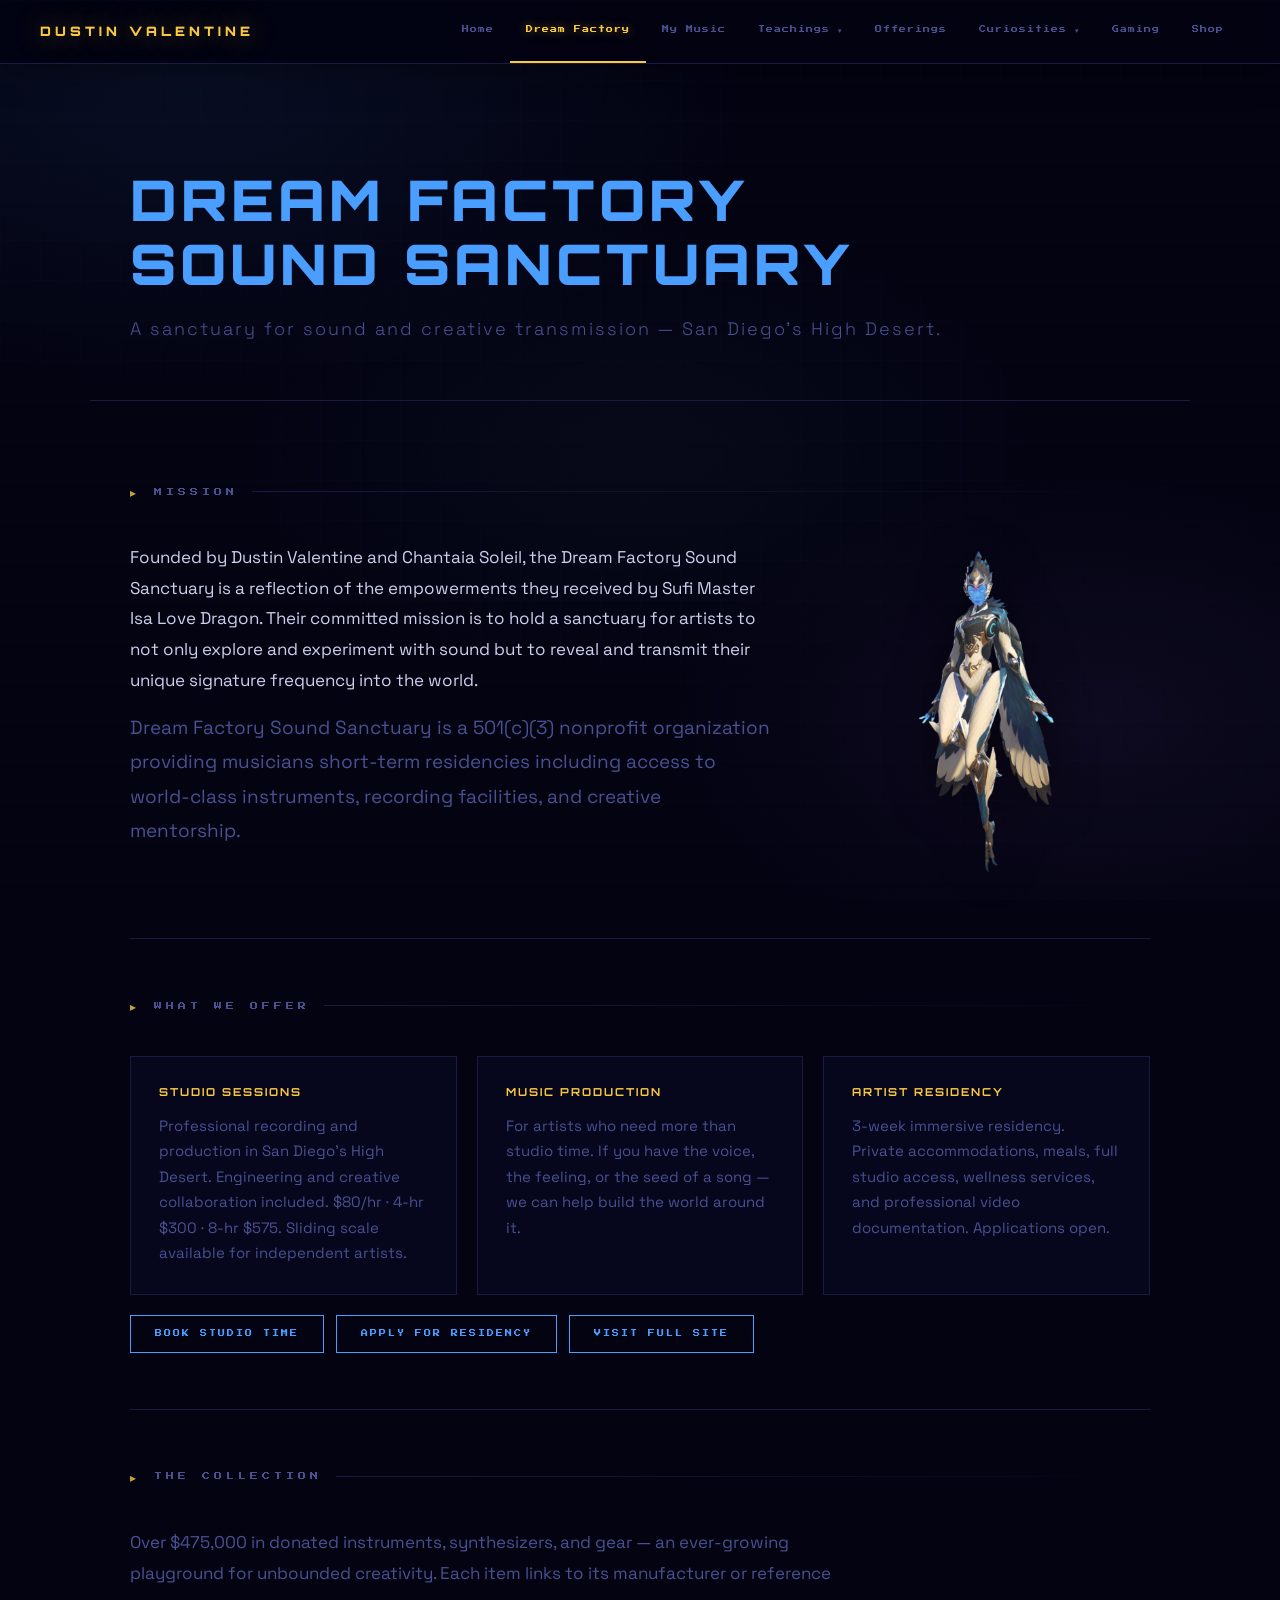
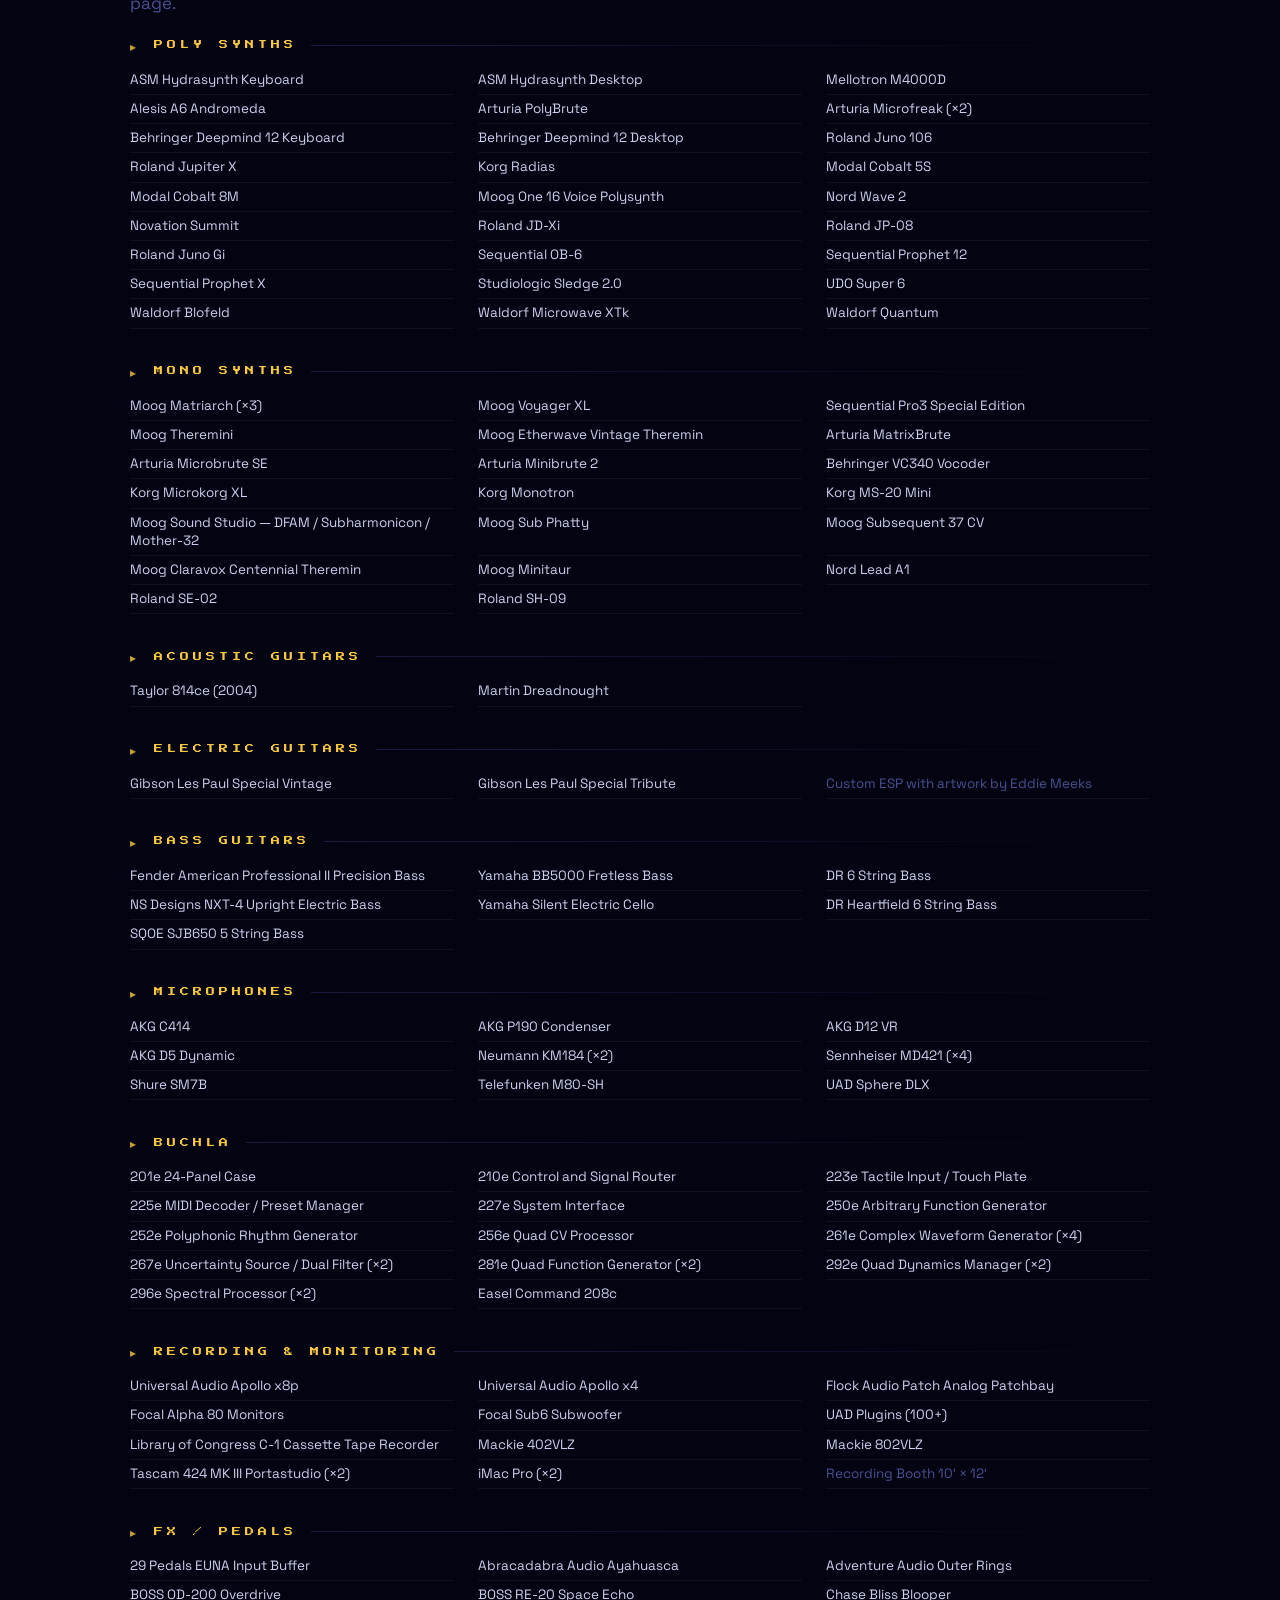
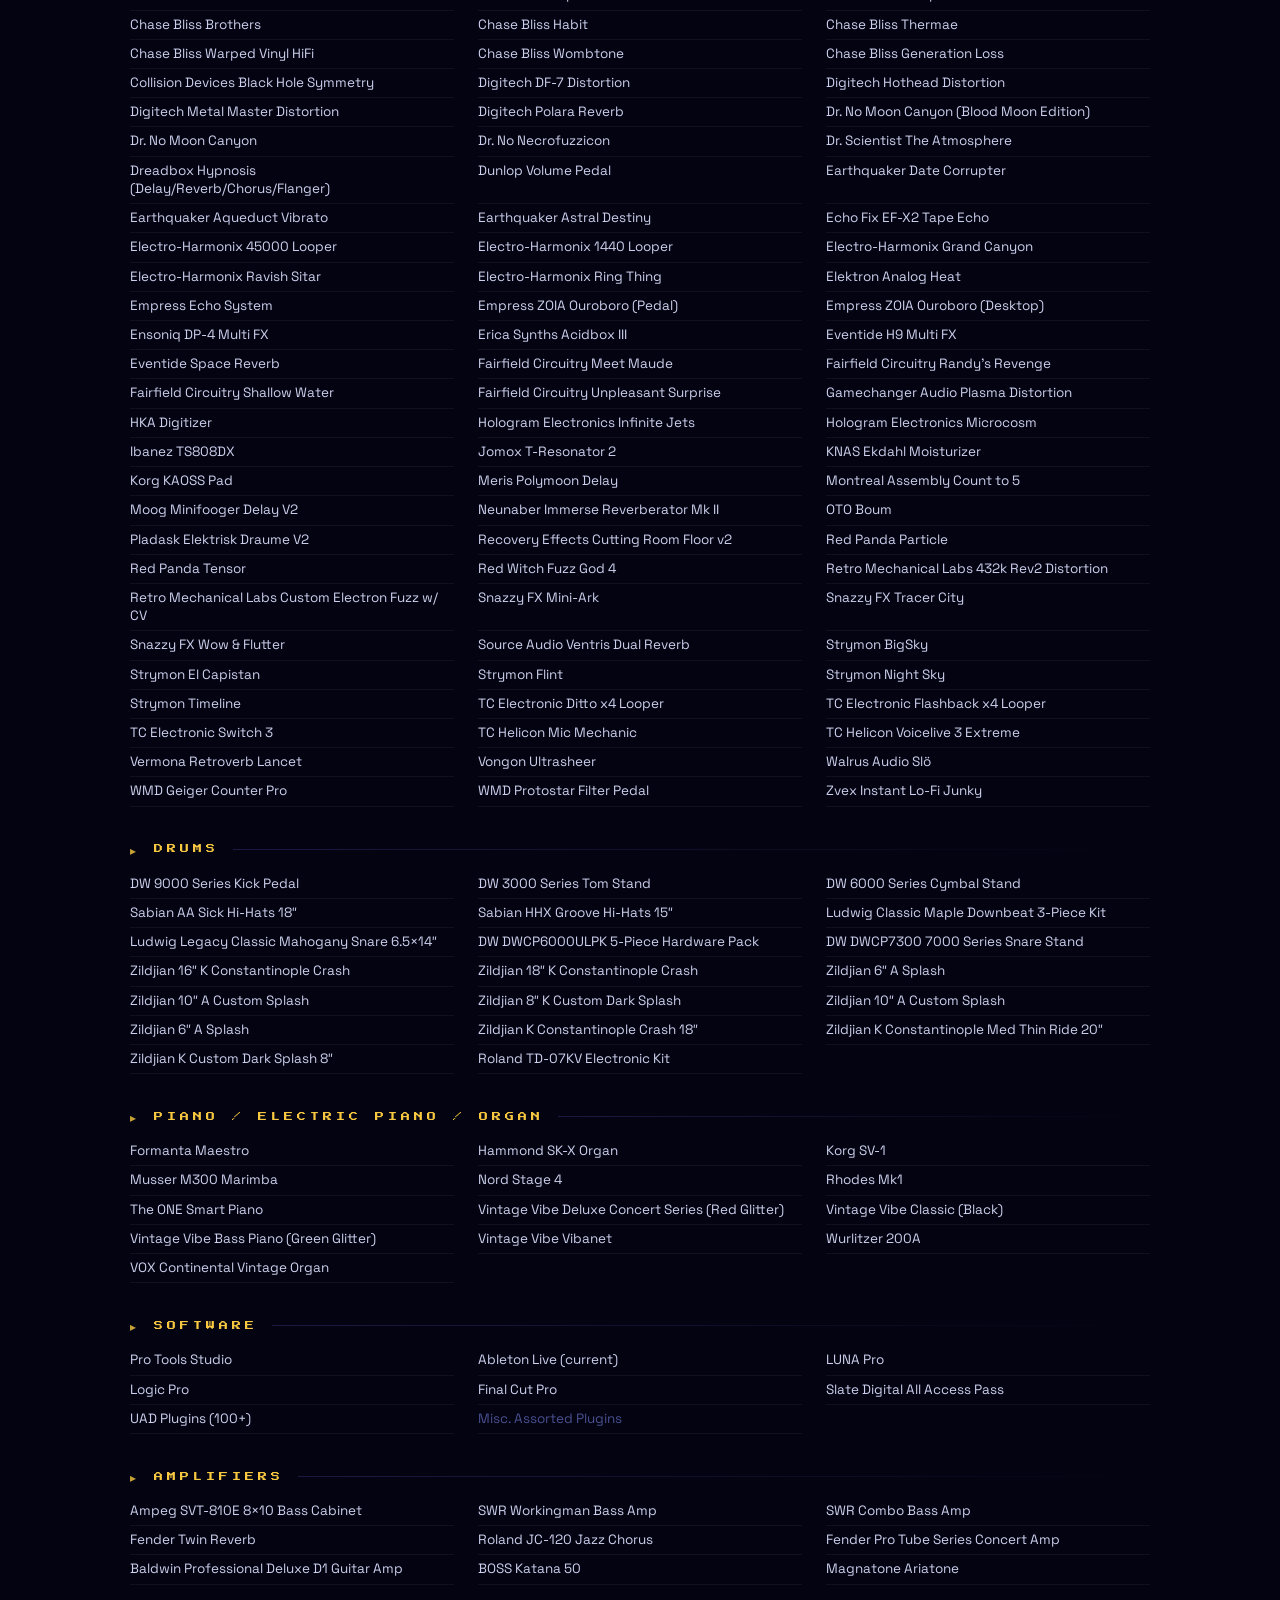
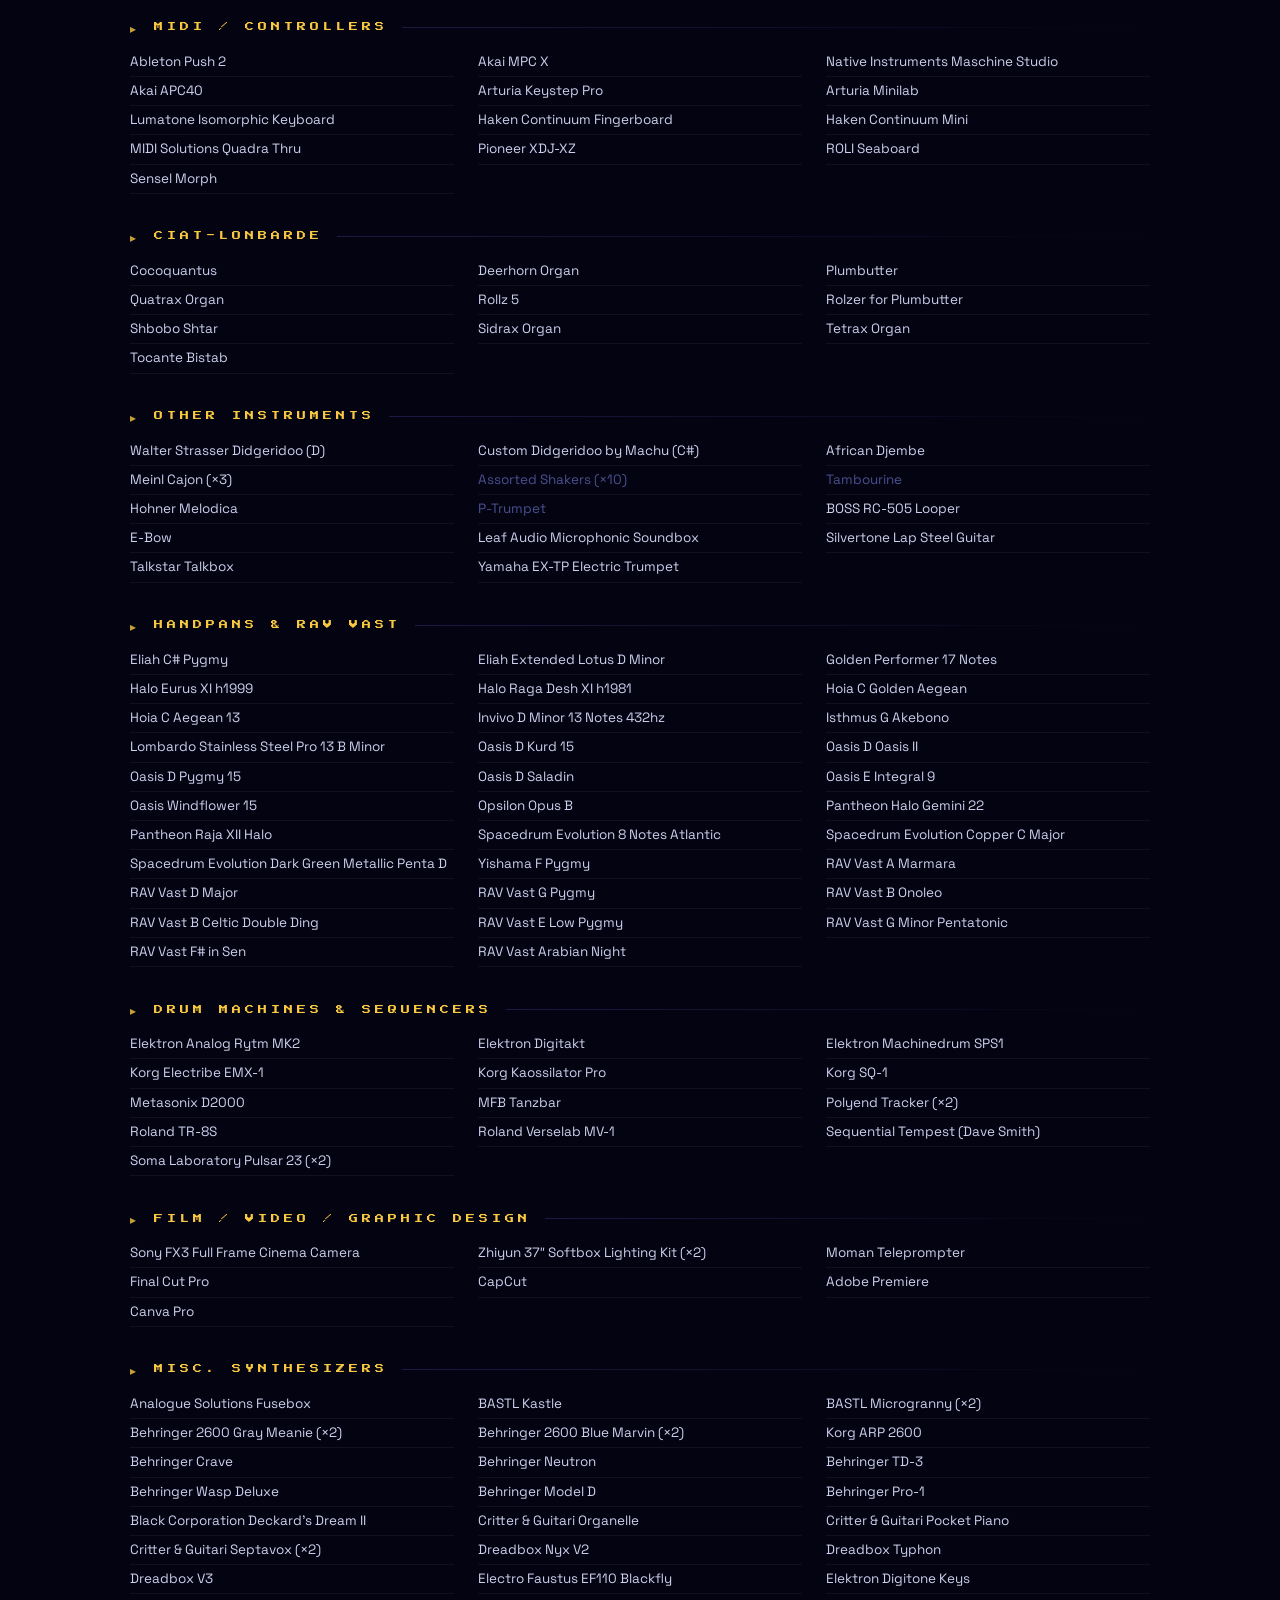
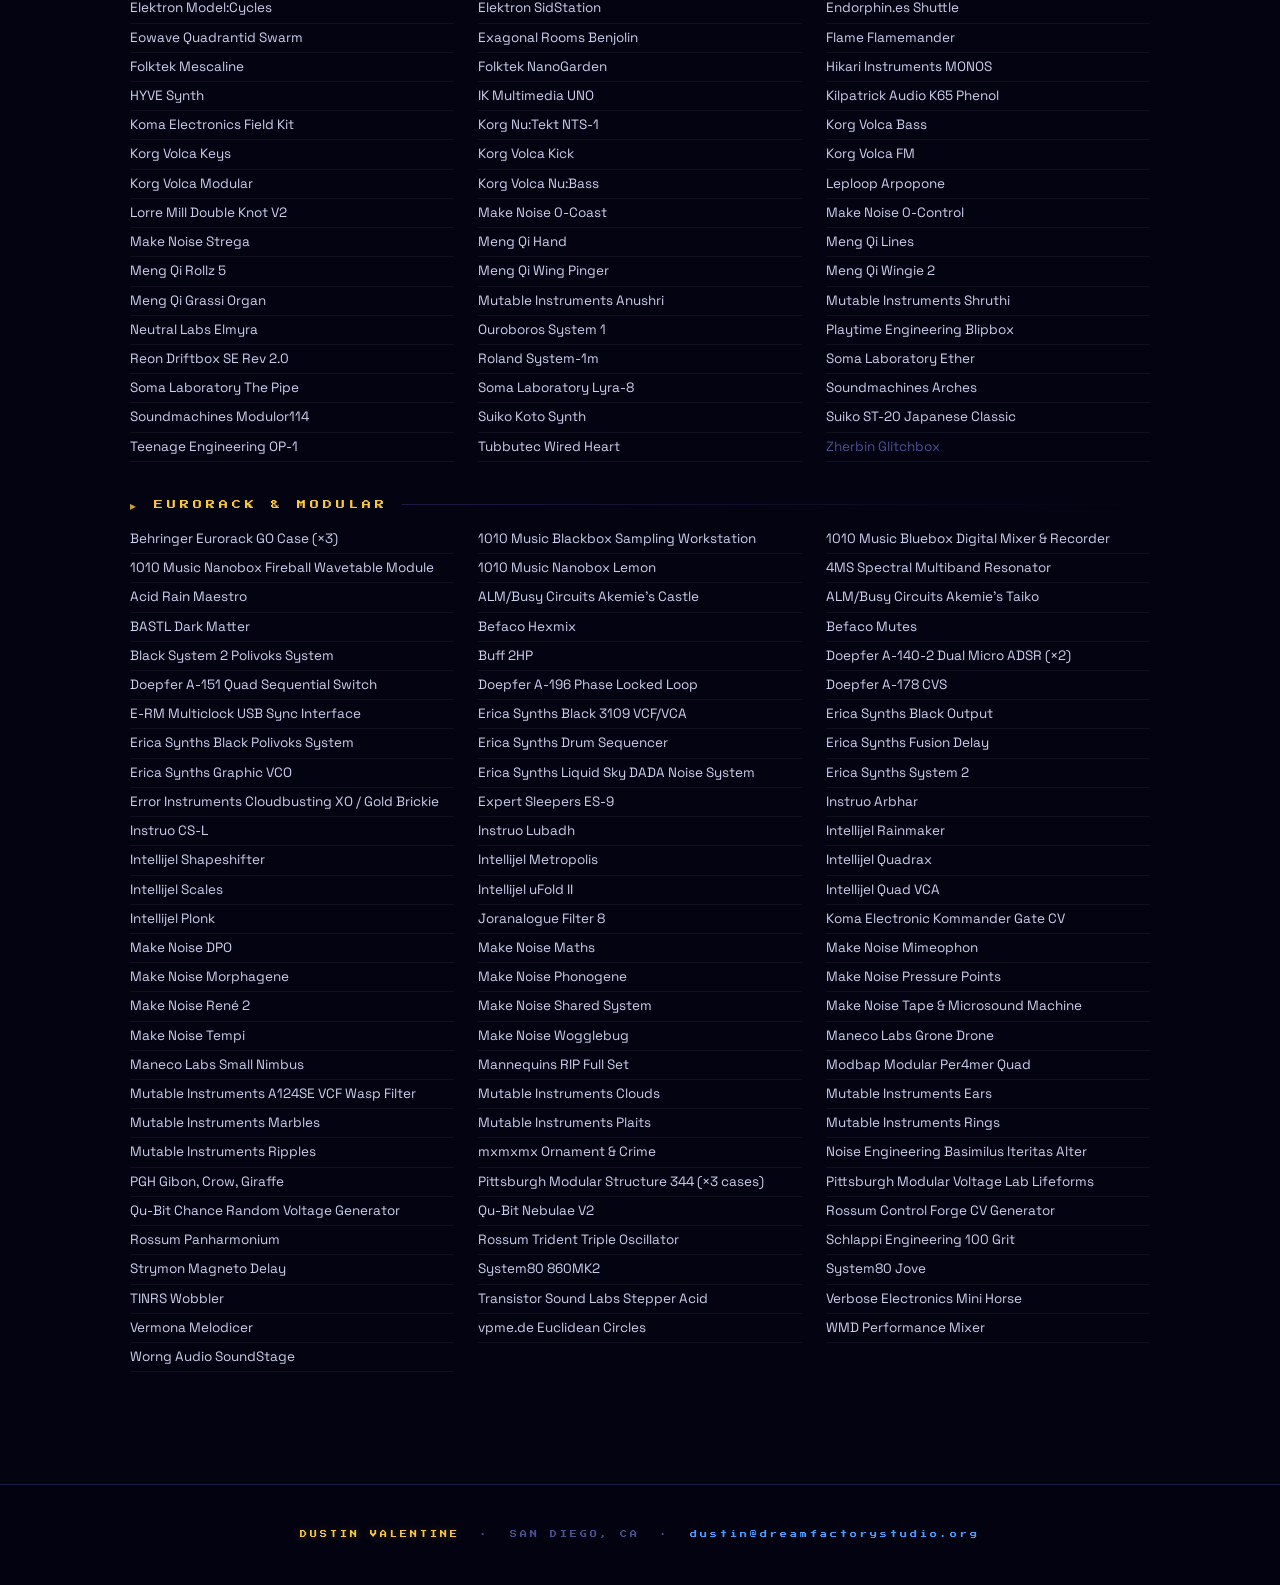
==== commit ae22e22c: "Update lineage links, TR-3B reference, Thiaoouba book link, Dream Factory buttons, Deep Like the Oce" ====
--- a/dream-factory.html
+++ b/dream-factory.html
@@ -83,6 +83,12 @@
         <div class="card-body">3-week immersive residency. Private accommodations, meals, full studio access, wellness services, and professional video documentation. Applications open.</div>
       </div>
 
+    </div>
+
+    <div class="btn-row">
+      <a class="btn btn-blue" href="https://dreamfactorystudio.org/studio-sessions" target="_blank"><span>Book Studio Time</span></a>
+      <a class="btn btn-blue" href="https://dreamfactorystudio.org/artist-residency" target="_blank"><span>Apply for Residency</span></a>
+      <a class="btn btn-blue" href="https://dreamfactorystudio.org" target="_blank"><span>Visit Full Site</span></a>
     </div>
 
     <hr class="divider" />
@@ -686,11 +692,6 @@
       </div>
     </div>
 
-    <div class="btn-row">
-      <a class="btn btn-blue" href="https://dreamfactorystudio.org/studio-sessions" target="_blank"><span>Book Studio Time</span></a>
-      <a class="btn btn-blue" href="https://dreamfactorystudio.org/artist-residency" target="_blank"><span>Apply for Residency</span></a>
-      <a class="btn btn-blue" href="https://dreamfactorystudio.org" target="_blank"><span>Visit Full Site</span></a>
-    </div>
   </section>
 
   <footer>
--- a/css/style.css
+++ b/css/style.css
@@ -566,21 +566,17 @@
 .page-char-img {
   flex-shrink: 0;
   width: auto;
-  height: 220px;
+  height: 340px;
   object-fit: contain;
   display: block;
   filter: drop-shadow(0 4px 24px rgba(0,0,0,0.45));
 }
 .page-hero-icon {
-  width: 72px;
-  height: 72px;
-  object-fit: contain;
-  vertical-align: middle;
-  margin-right: 14px;
+  display: none;
 }
 .page-char-float {
   float: right;
-  height: 220px;
+  height: 340px;
   width: auto;
   object-fit: contain;
   margin: 0 0 16px 36px;
@@ -682,8 +678,8 @@
 
 @media (max-width: 640px) {
   .page-intro-row { flex-direction: column; align-items: center; gap: 24px; }
-  .page-char-img { height: 160px; }
-  .page-char-float { float: none; display: block; margin: 0 auto 24px; height: 160px; }
+  .page-char-img { height: 200px; }
+  .page-char-float { float: none; display: block; margin: 0 auto 24px; height: 200px; }
 }
 /* ── / Character intro layout ───────────────────────── */
 
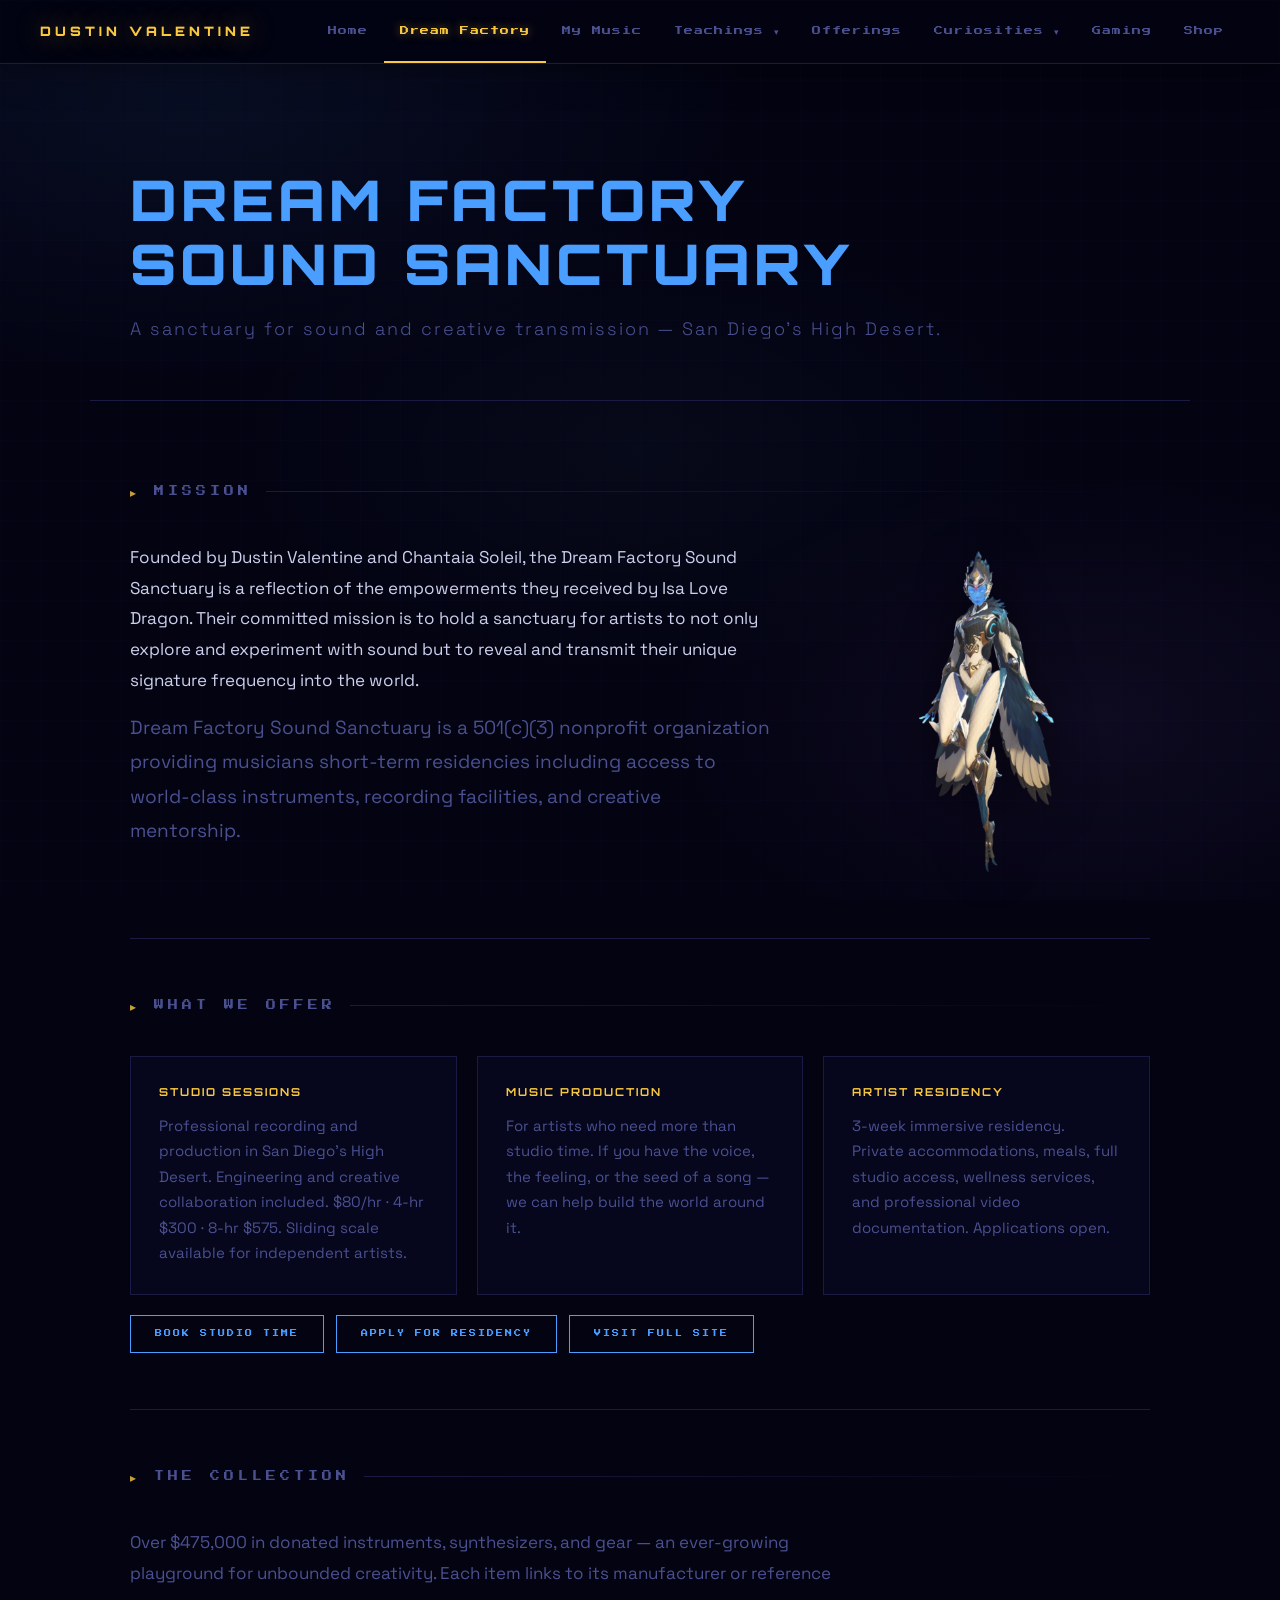
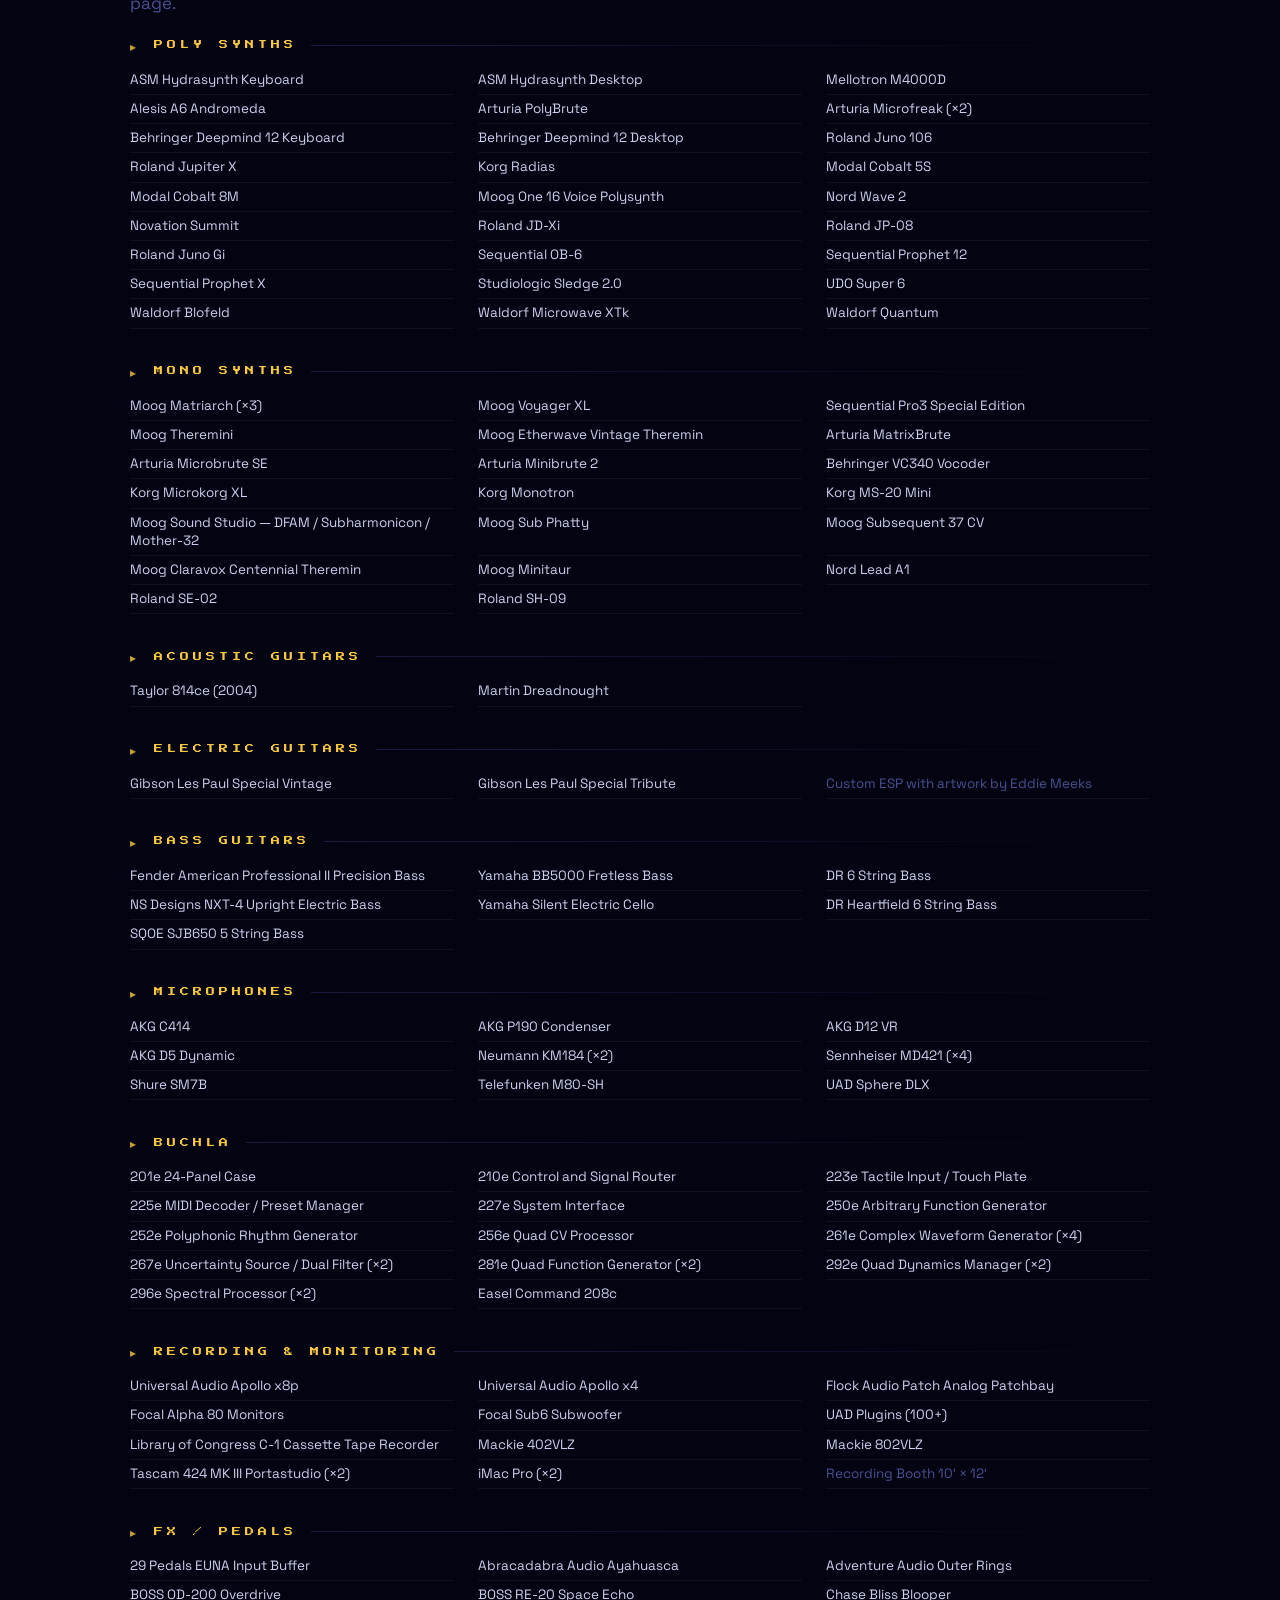
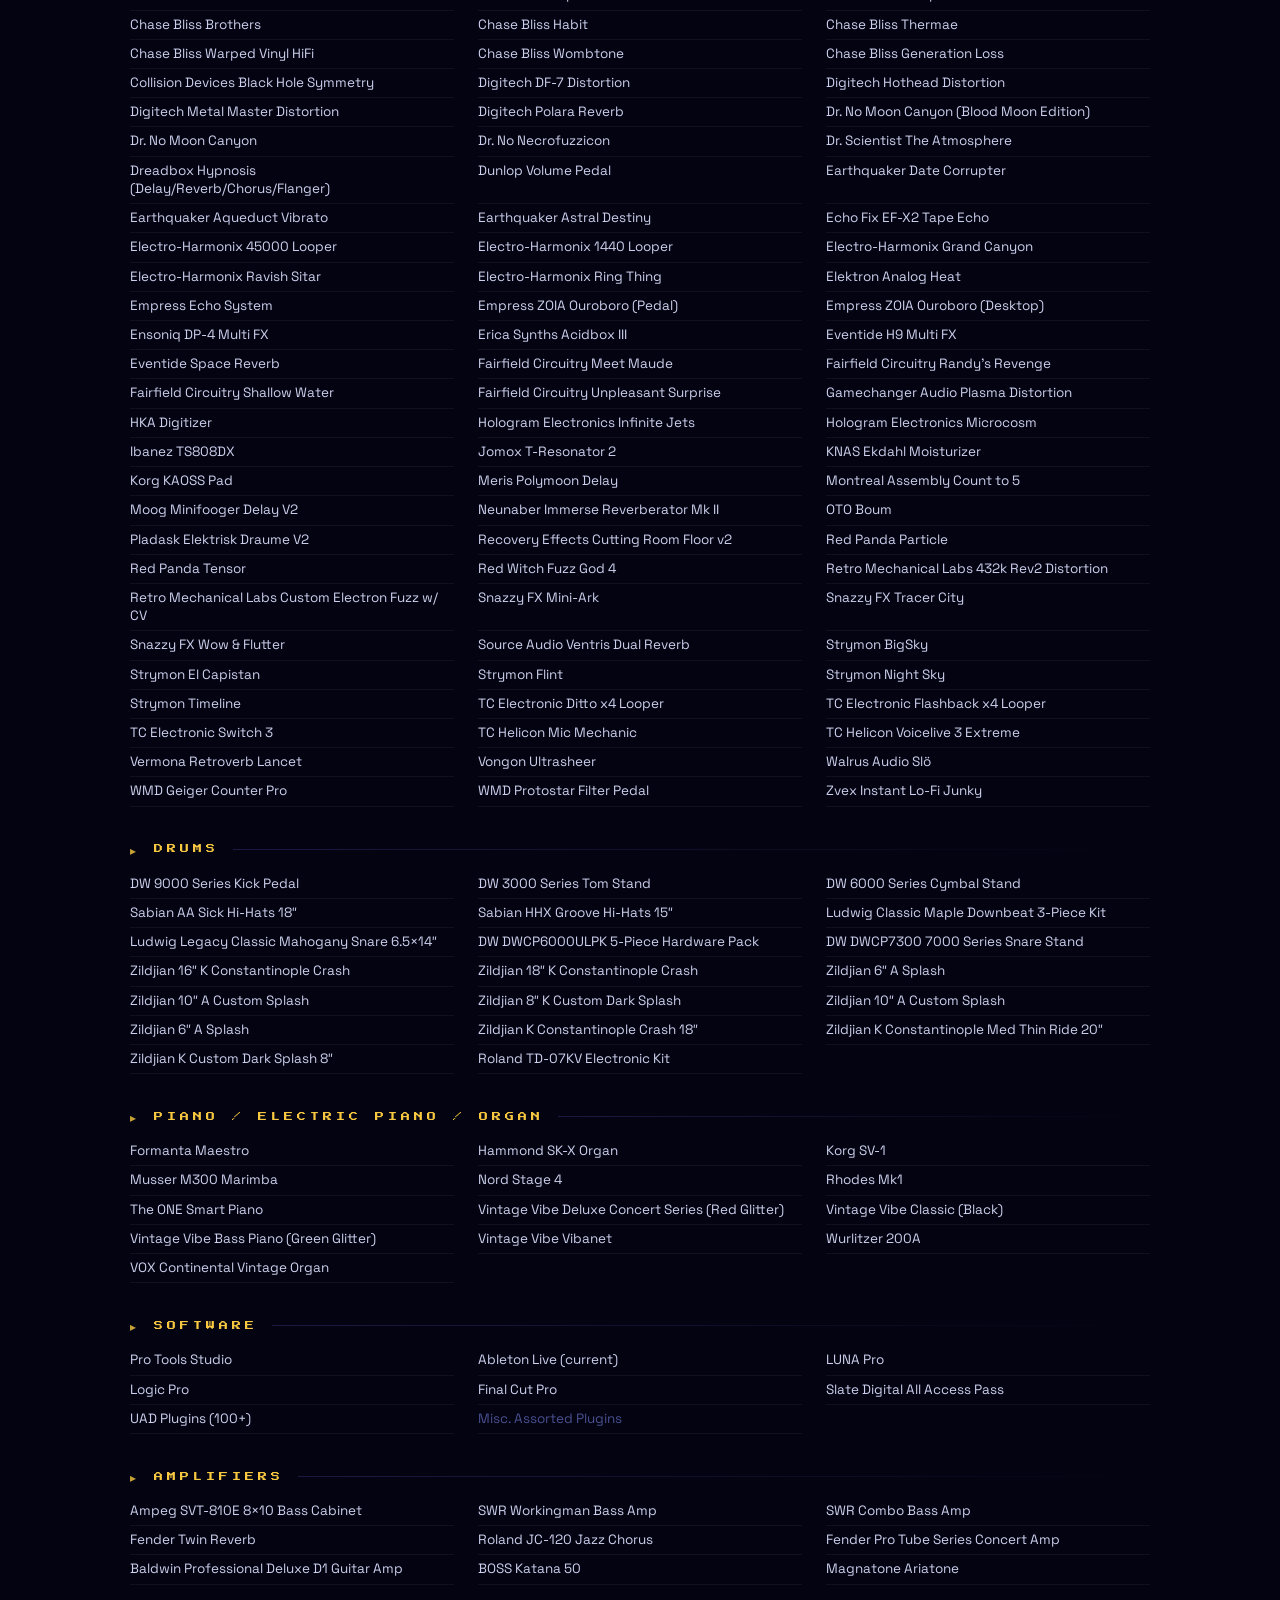
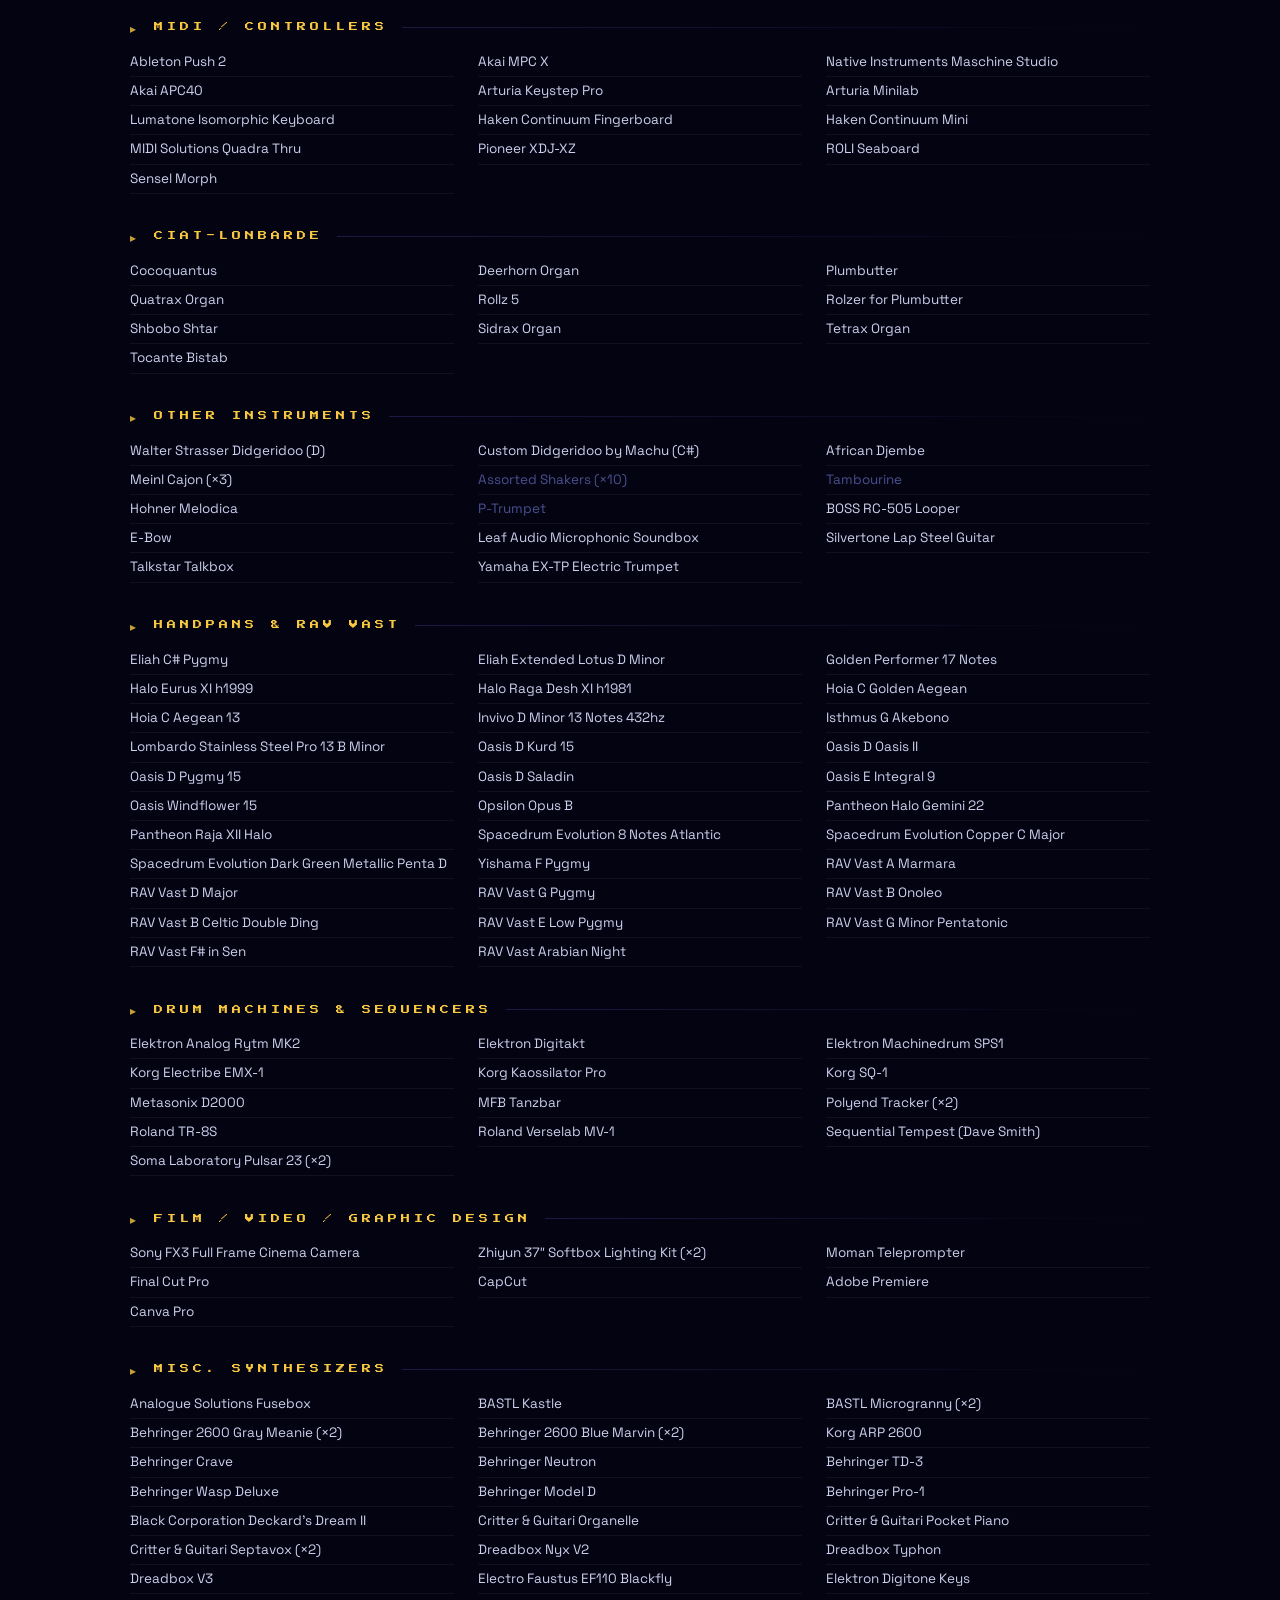
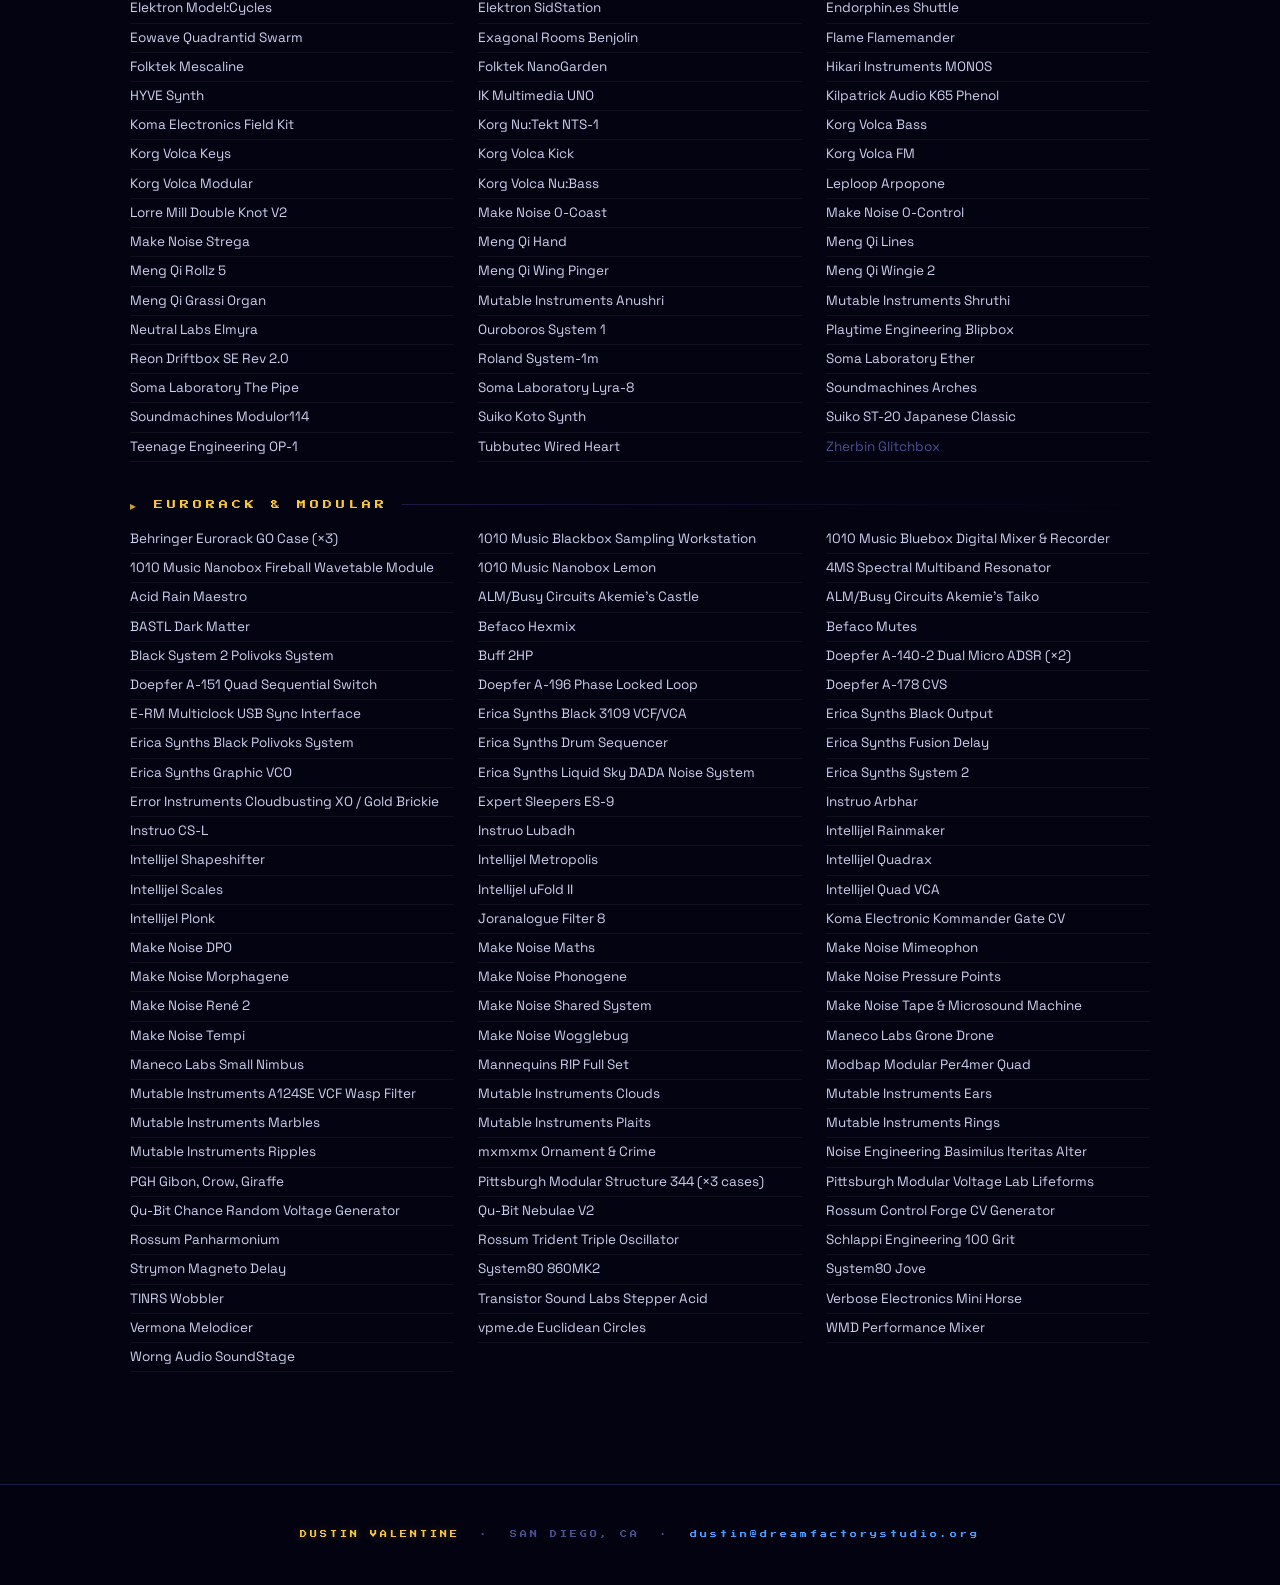
==== commit 1a58c94a: "Add Isa memorial updates, Sufi Poets section, Hafiz poems, links for earthly mysteries, Jesse Michel" ====
--- a/dream-factory.html
+++ b/dream-factory.html
@@ -61,7 +61,7 @@
     <div class="section-label">MISSION</div>
     <div class="page-intro-row">
       <div class="page-intro-text">
-        <p>Founded by Dustin Valentine and Chantaia Soleil, the Dream Factory Sound Sanctuary is a reflection of the empowerments they received by Sufi Master Isa Love Dragon. Their committed mission is to hold a sanctuary for artists to not only explore and experiment with sound but to reveal and transmit their unique signature frequency into the world.</p>
+        <p>Founded by Dustin Valentine and Chantaia Soleil, the Dream Factory Sound Sanctuary is a reflection of the empowerments they received by Isa Love Dragon. Their committed mission is to hold a sanctuary for artists to not only explore and experiment with sound but to reveal and transmit their unique signature frequency into the world.</p>
         <p style="color:var(--dim); font-size:19px;">Dream Factory Sound Sanctuary is a 501(c)(3) nonprofit organization providing musicians short-term residencies including access to world-class instruments, recording facilities, and creative mentorship.</p>
       </div>
       <img src="images/characters/echo.png" alt="Echo" class="page-char-img" />
--- a/css/style.css
+++ b/css/style.css
@@ -92,7 +92,7 @@
 
 .nav-links > li > a {
   font-family: var(--pixel);
-  font-size: 7px;
+  font-size: 9px;
   color: var(--dim);
   padding: 0 16px;
   height: 100%;
@@ -160,7 +160,7 @@
 .hero-bg {
   position: absolute;
   inset: 0;
-  background-image: url('../images/hero.jpg');
+  background-image: url('../images/photos/hero.jpg');
   background-size: cover;
   background-position: center top;
   opacity: 0.42;
@@ -232,7 +232,7 @@
 
 .section-label {
   font-family: var(--pixel);
-  font-size: 8px;
+  font-size: 10px;
   color: var(--dim);
   letter-spacing: 4px;
   margin-bottom: 40px;
@@ -800,7 +800,7 @@
    TABLET  ≤ 900px  — compress nav, allow wrapping
 ═══════════════════════════════════════════════════════════ */
 @media (max-width: 900px) {
-  .nav-links > li > a { padding: 0 10px; font-size: 6.5px; }
+  .nav-links > li > a { padding: 0 10px; font-size: 8px; }
   .nav-logo { font-size: 11px; letter-spacing: 2px; }
 }
 
